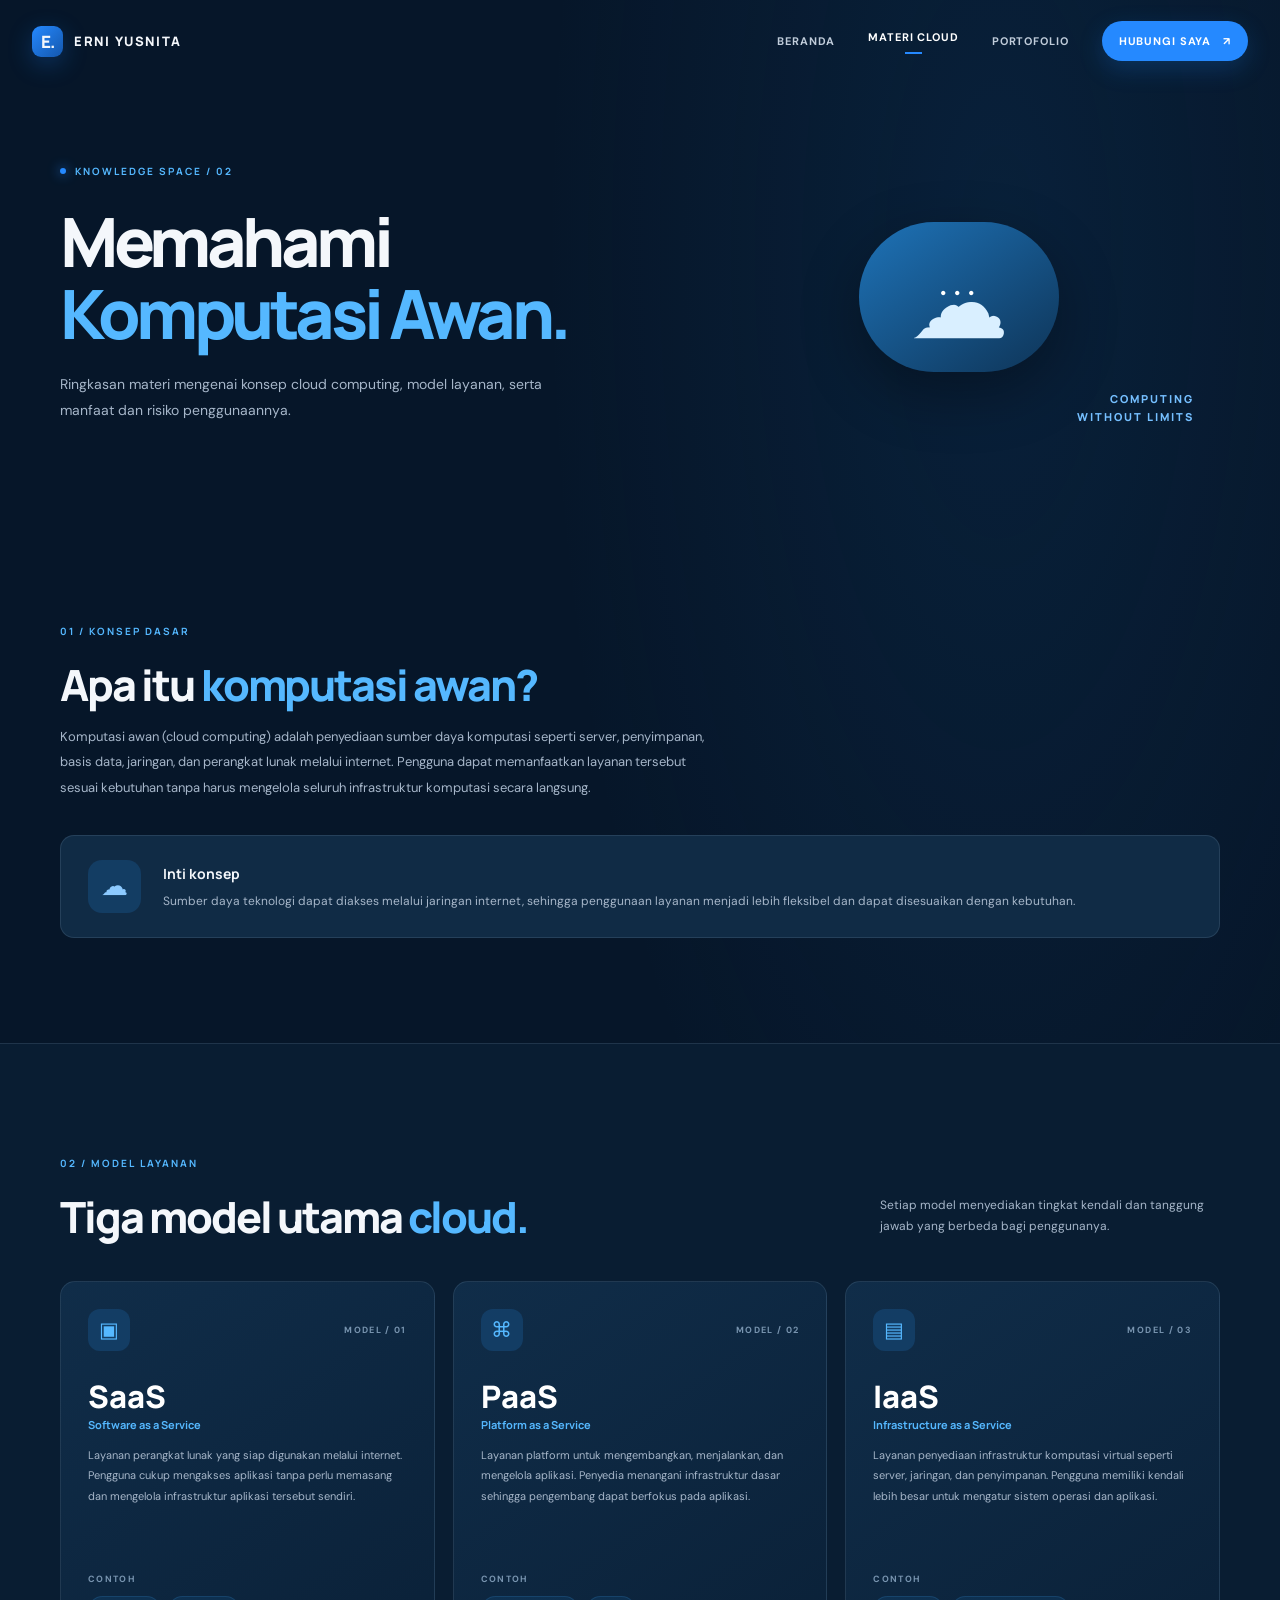
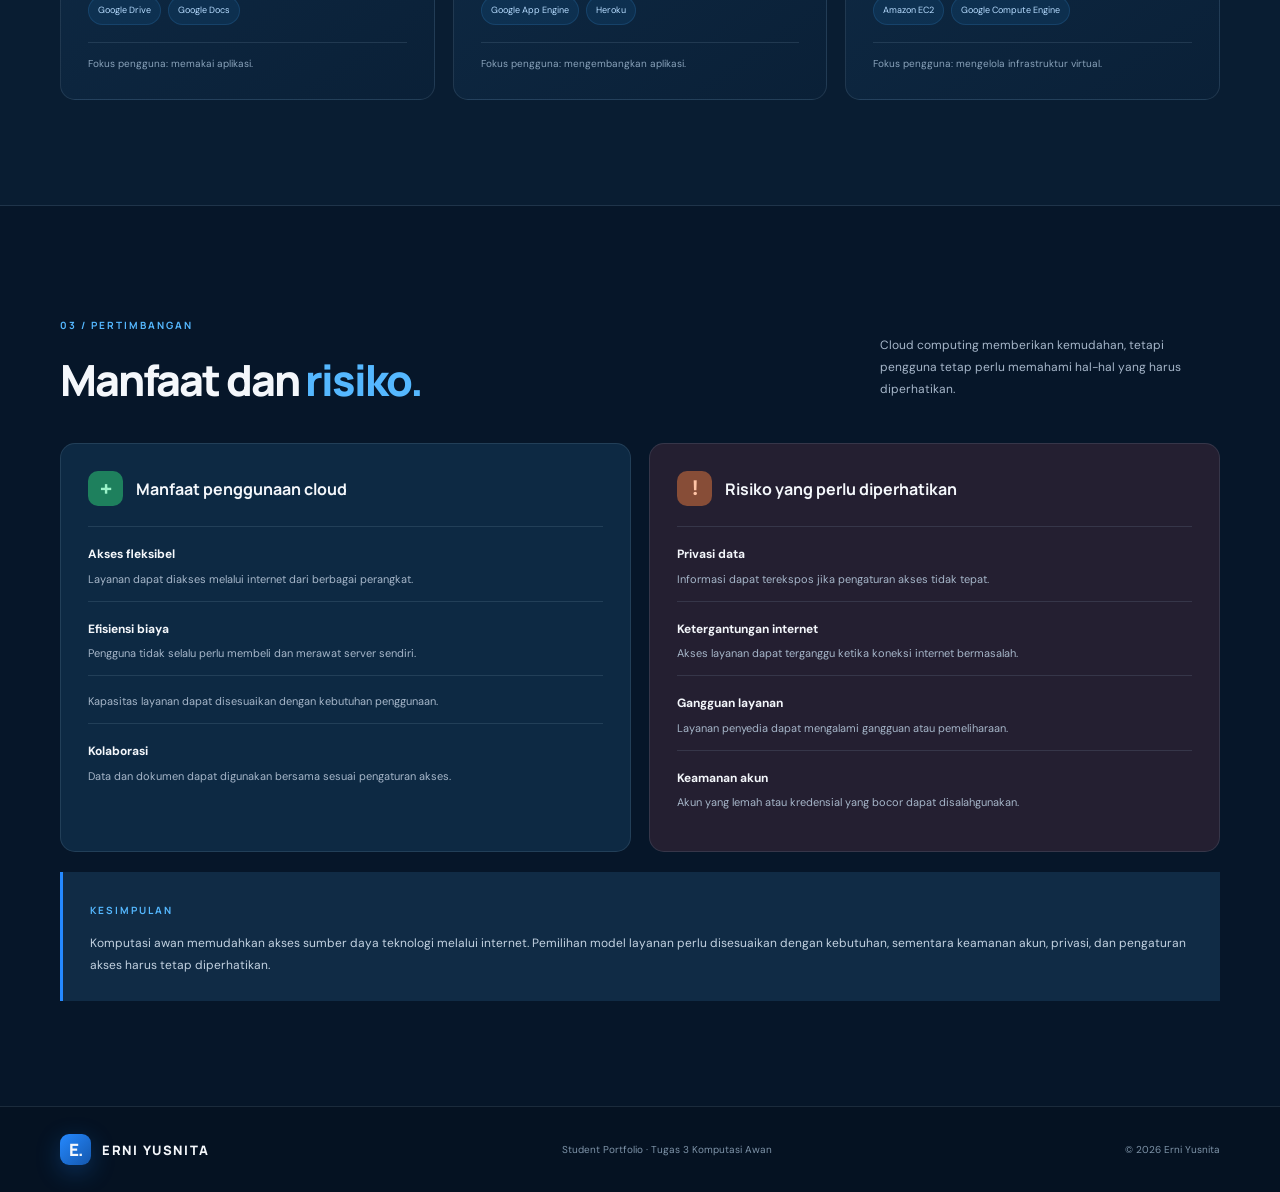
==== materi.html @ 87552756 "Add files via upload" ====
<!DOCTYPE html>
<html lang="id">
<head>
  <meta charset="UTF-8"><meta name="viewport" content="width=device-width, initial-scale=1.0">
  <meta name="description" content="Materi komputasi awan, SaaS, PaaS, IaaS, manfaat, dan risiko.">
  <meta name="theme-color" content="#07182c"><title>Materi Komputasi Awan | Erni Yusnita</title>
  <link rel="preconnect" href="https://fonts.googleapis.com"><link rel="preconnect" href="https://fonts.gstatic.com" crossorigin>
  <link href="https://fonts.googleapis.com/css2?family=DM+Sans:wght@400;500;600;700&family=Manrope:wght@400;500;600;700;800&display=swap" rel="stylesheet"><link rel="stylesheet" href="assets/css/style.css">
</head>
<body><div class="site-shell">
  <header class="topbar"><a class="brand" href="index.html"><span class="brand-mark">E.</span><span>ERNI YUSNITA</span></a><button class="menu-toggle" aria-label="Buka navigasi" aria-expanded="false"><span></span><span></span><span></span></button><nav class="nav-links"><a href="index.html">Beranda</a><a class="active" href="materi.html">Materi Cloud</a><a href="portofolio.html">Portofolio</a><a class="nav-cta" href="portofolio.html#kontak">Hubungi Saya <span>↗</span></a></nav></header>
  <main>
    <section class="page-hero section-wrap"><div class="reveal"><span class="eyebrow"><i></i> KNOWLEDGE SPACE / 02</span><h1>Memahami <span>Komputasi Awan.</span></h1><p>Ringkasan materi mengenai konsep cloud computing, model layanan, serta manfaat dan risiko penggunaannya.</p></div><div class="page-hero-art reveal"><div class="cloud-graphic">☁<span>•••</span></div><div class="graphic-caption">COMPUTING<br>WITHOUT LIMITS</div></div></section>
    <section class="content-section section-wrap section-space">
      <div class="content-intro reveal"><span class="eyebrow">01 / KONSEP DASAR</span><h2>Apa itu <span>komputasi awan?</span></h2><p>Komputasi awan (cloud computing) adalah penyediaan sumber daya komputasi seperti server, penyimpanan, basis data, jaringan, dan perangkat lunak melalui internet. Pengguna dapat memanfaatkan layanan tersebut sesuai kebutuhan tanpa harus mengelola seluruh infrastruktur komputasi secara langsung.</p></div>
      <div class="info-banner reveal"><div class="info-symbol">☁</div><div><strong>Inti konsep</strong><p>Sumber daya teknologi dapat diakses melalui jaringan internet, sehingga penggunaan layanan menjadi lebih fleksibel dan dapat disesuaikan dengan kebutuhan.</p></div></div>
    </section>
    <section class="service-section section-space"><div class="section-wrap"><div class="section-heading reveal"><div><span class="eyebrow">02 / MODEL LAYANAN</span><h2>Tiga model utama <span>cloud.</span></h2></div><p>Setiap model menyediakan tingkat kendali dan tanggung jawab yang berbeda bagi penggunanya.</p></div>
      <div class="service-grid">
        <article class="service-card reveal"><div class="service-top"><span class="service-icon">▣</span><span class="service-code">MODEL / 01</span></div><h3>SaaS</h3><h4>Software as a Service</h4><p>Layanan perangkat lunak yang siap digunakan melalui internet. Pengguna cukup mengakses aplikasi tanpa perlu memasang dan mengelola infrastruktur aplikasi tersebut sendiri.</p><div class="example-label">CONTOH</div><div class="example-chips"><span>Google Drive</span><span>Google Docs</span></div><div class="service-note">Fokus pengguna: memakai aplikasi.</div></article>
        <article class="service-card reveal"><div class="service-top"><span class="service-icon">⌘</span><span class="service-code">MODEL / 02</span></div><h3>PaaS</h3><h4>Platform as a Service</h4><p>Layanan platform untuk mengembangkan, menjalankan, dan mengelola aplikasi. Penyedia menangani infrastruktur dasar sehingga pengembang dapat berfokus pada aplikasi.</p><div class="example-label">CONTOH</div><div class="example-chips"><span>Google App Engine</span><span>Heroku</span></div><div class="service-note">Fokus pengguna: mengembangkan aplikasi.</div></article>
        <article class="service-card reveal"><div class="service-top"><span class="service-icon">▤</span><span class="service-code">MODEL / 03</span></div><h3>IaaS</h3><h4>Infrastructure as a Service</h4><p>Layanan penyediaan infrastruktur komputasi virtual seperti server, jaringan, dan penyimpanan. Pengguna memiliki kendali lebih besar untuk mengatur sistem operasi dan aplikasi.</p><div class="example-label">CONTOH</div><div class="example-chips"><span>Amazon EC2</span><span>Google Compute Engine</span></div><div class="service-note">Fokus pengguna: mengelola infrastruktur virtual.</div></article>
      </div>
    </div></section>
    <section class="content-section section-wrap section-space"><div class="section-heading reveal"><div><span class="eyebrow">03 / PERTIMBANGAN</span><h2>Manfaat dan <span>risiko.</span></h2></div><p>Cloud computing memberikan kemudahan, tetapi pengguna tetap perlu memahami hal-hal yang harus diperhatikan.</p></div>
      <div class="pros-cons"><article class="pros-card reveal"><div class="pros-title"><span>+</span><h3>Manfaat penggunaan cloud</h3></div><ul><li><b>Akses fleksibel</b><p>Layanan dapat diakses melalui internet dari berbagai perangkat.</p></li><li><b>Efisiensi biaya</b><p>Pengguna tidak selalu perlu membeli dan merawat server sendiri.</p></li><li><bSkala kebutuhan</b><p>Kapasitas layanan dapat disesuaikan dengan kebutuhan penggunaan.</p></li><li><b>Kolaborasi</b><p>Data dan dokumen dapat digunakan bersama sesuai pengaturan akses.</p></li></ul></article>
      <article class="cons-card reveal"><div class="pros-title"><span>!</span><h3>Risiko yang perlu diperhatikan</h3></div><ul><li><b>Privasi data</b><p>Informasi dapat terekspos jika pengaturan akses tidak tepat.</p></li><li><b>Ketergantungan internet</b><p>Akses layanan dapat terganggu ketika koneksi internet bermasalah.</p></li><li><b>Gangguan layanan</b><p>Layanan penyedia dapat mengalami gangguan atau pemeliharaan.</p></li><li><b>Keamanan akun</b><p>Akun yang lemah atau kredensial yang bocor dapat disalahgunakan.</p></li></ul></article></div>
      <div class="takeaway reveal"><span class="eyebrow">KESIMPULAN</span><p>Komputasi awan memudahkan akses sumber daya teknologi melalui internet. Pemilihan model layanan perlu disesuaikan dengan kebutuhan, sementara keamanan akun, privasi, dan pengaturan akses harus tetap diperhatikan.</p></div>
    </section>
  </main>
  <footer class="footer"><div class="section-wrap footer-inner"><a class="brand" href="index.html"><span class="brand-mark">E.</span><span>ERNI YUSNITA</span></a><p>Student Portfolio · Tugas 3 Komputasi Awan</p><span>© <span class="year"></span> Erni Yusnita</span></div></footer>
</div><script src="assets/js/main.js"></script></body></html>
---- assets/css/style.css ----
/* ERNI YUSNITA — STUDENT PORTFOLIO
   Version 1.0 | Tugas 3 Komputasi Awan
   Ubah --accent pada :root untuk membuat perubahan visual versi 2. */
:root{--bg:#061629;--bg2:#091e35;--panel:#0d2742;--panel2:#102e4b;--text:#f4f7fb;--muted:#a6b6c9;--accent:#2589ff;--accent2:#55b8ff;--line:rgba(177,205,232,.13);--font:'DM Sans',sans-serif;--display:'Manrope',sans-serif}
*{box-sizing:border-box}html{scroll-behavior:smooth}body{margin:0;background:var(--bg);color:var(--text);font-family:var(--font);line-height:1.65;overflow-x:hidden}a{color:inherit;text-decoration:none}button{font:inherit}.site-shell{overflow:hidden;background:radial-gradient(ellipse at 78% 9%,rgba(24,92,155,.15),transparent 32%),var(--bg)}.section-wrap{width:min(1160px,calc(100% - 64px));margin-inline:auto}.topbar{height:82px;width:min(1240px,calc(100% - 64px));margin:auto;display:flex;align-items:center;justify-content:space-between;position:relative;z-index:20}.brand{display:inline-flex;align-items:center;gap:11px;font:800 13px var(--display);letter-spacing:.12em}.brand-mark{width:31px;height:31px;border-radius:9px;display:grid;place-items:center;background:linear-gradient(135deg,var(--accent),#1457ad);font:800 17px var(--display);letter-spacing:-.08em;box-shadow:0 7px 25px #1678e64d}.nav-links{display:flex;align-items:center;gap:33px}.nav-links>a{font-size:11px;color:#c0ccda;font-weight:700;letter-spacing:.08em;text-transform:uppercase;transition:.25s}.nav-links>a:hover,.nav-links>a.active{color:#fff}.nav-links>a.active:after{content:"";display:block;width:17px;height:2px;background:var(--accent);margin:5px auto 0}.nav-links .nav-cta{background:var(--accent);color:white;padding:11px 17px;border-radius:30px;box-shadow:0 8px 25px #1678e63d}.nav-links .nav-cta:after{display:none}.nav-cta span{padding-left:8px}.menu-toggle{display:none;background:none;border:0;color:white}.hero{min-height:590px;display:grid;grid-template-columns:1.05fr .95fr;align-items:center;padding-top:34px;padding-bottom:65px;position:relative}.hero-copy{max-width:570px;position:relative;z-index:2}.eyebrow{font:700 10px var(--display);letter-spacing:.2em;color:var(--accent2);display:inline-flex;align-items:center;gap:9px}.eyebrow i{width:6px;height:6px;border-radius:50%;background:var(--accent);box-shadow:0 0 12px var(--accent)}.hello{font:700 12px var(--display);letter-spacing:.25em;color:#d2deea;margin:33px 0 5px}.hero h1,.page-hero h1{font:800 clamp(48px,6.1vw,78px)/1.06 var(--display);letter-spacing:-.065em;margin:0}.hero h1 span,.page-hero h1 span,.about-copy h2 span,.section-heading h2 span,.closing-cta h2 span,.contact-inner h2 span,.content-intro h2 span,.link-panel h2 span{color:var(--accent2)}.hero h2{font:700 clamp(20px,2.4vw,29px) var(--display);margin:14px 0;color:#dce8f5}.hero h2 span{color:var(--accent)}.identity-line{display:flex;flex-wrap:wrap;gap:9px;margin:16px 0 0}.identity-line span{font-size:9px;letter-spacing:.1em;color:#9fc4e5;border:1px solid var(--line);border-radius:20px;padding:6px 10px;background:#0c2944}.hero-description{max-width:485px;color:var(--muted);font-size:14px;line-height:1.9;margin:22px 0 27px}.hero-actions{display:flex;gap:13px;flex-wrap:wrap}.button{display:inline-flex;align-items:center;gap:18px;padding:13px 20px;border-radius:30px;font-size:11px;font-weight:700;transition:transform .25s,box-shadow .25s}.button:hover{transform:translateY(-3px)}.button-primary{background:linear-gradient(110deg,var(--accent),#176bd0);box-shadow:0 10px 25px #1479e64a}.button-ghost{border:1px solid var(--line);color:#d5e1ed}.social-proof{display:flex;align-items:center;gap:10px;margin-top:35px;color:#8299b1;font-size:11px}.social-dot{color:var(--accent2);font-size:17px}.hero-visual{height:490px;position:relative;display:grid;place-items:center}.portrait-frame{width:min(330px,75%);height:405px;border:1px solid #83b7e64a;border-radius:150px 150px 24px 24px;background:linear-gradient(155deg,#173d5c,#0b223a 70%);position:relative;overflow:hidden;box-shadow:0 30px 80px #0005;z-index:2}.portrait-frame:before{content:"";position:absolute;inset:15px;border:1px solid #ffffff12;border-radius:140px 140px 18px 18px;z-index:1}.portrait-frame img{position:absolute;width:100%;height:100%;object-fit:cover;inset:0}.portrait-glow{position:absolute;width:240px;height:240px;border-radius:50%;background:#2388ff4a;filter:blur(60px);top:60px;left:50px}.portrait-caption{position:absolute;bottom:23px;left:25px;z-index:3;display:flex;flex-direction:column;text-shadow:0 2px 8px #001}.caption-kicker{font-size:8px;letter-spacing:.2em;color:#b7dfff}.portrait-caption strong{font:700 16px var(--display)}.orbit{position:absolute;border:1px solid #70baff36;border-radius:50%;width:430px;height:430px;transform:rotate(-24deg)}.orbit-two{width:490px;height:350px;transform:rotate(35deg);border-style:dashed;opacity:.6}.visual-tag{position:absolute;z-index:4;top:38px;right:2px;border:1px solid var(--line);border-radius:30px;padding:9px 13px;background:#0a2038;color:#c8d9e9;font-size:9px;letter-spacing:.12em}.pulse{display:inline-block;width:6px;height:6px;background:#50dfad;border-radius:50%;margin-right:8px;box-shadow:0 0 10px #50dfad}.floating-card{position:absolute;z-index:4;display:flex;align-items:center;gap:10px;padding:11px 15px;background:#102b46eF;border:1px solid #83b7e62e;border-radius:12px;box-shadow:0 15px 35px #0004}.floating-card strong,.floating-card small{display:block}.floating-card strong{font:700 11px var(--display)}.floating-card small{font-size:9px;color:var(--muted)}.mini-icon{width:31px;height:31px;border-radius:9px;background:#1b69b4;display:grid;place-items:center;color:white;font-weight:800}.float-code{left:-5px;top:140px}.float-cloud{right:-5px;bottom:83px}.decor-star{position:absolute;color:var(--accent2);font-size:25px}.star-a{top:80px;left:40px}.star-b{bottom:55px;right:38px}.ticker{height:68px;background:#0b2239;border-block:1px solid var(--line);display:flex;align-items:center;overflow:hidden}.ticker-track{display:flex;align-items:center;justify-content:space-around;gap:45px;min-width:100%;white-space:nowrap;animation:marquee 30s linear infinite;font:800 11px var(--display);letter-spacing:.16em;color:#b7c8da}.ticker-track b{color:var(--accent);font-size:16px}@keyframes marquee{to{transform:translateX(-25%)}}.section-space{padding-top:105px;padding-bottom:105px}.about{display:grid;grid-template-columns:.85fr 1.15fr;gap:95px;align-items:center}.about-art{min-height:360px;display:grid;place-items:center;position:relative}.about-card{width:280px;height:335px;border:1px solid #6eaee64a;border-radius:18px;background:linear-gradient(145deg,#173b5b,#0b2037);padding:30px;display:flex;flex-direction:column;justify-content:space-between;box-shadow:0 25px 60px #0004;position:relative;overflow:hidden}.about-card:after{content:"";position:absolute;width:220px;height:220px;border:1px solid #6ebaff3d;border-radius:50%;right:-90px;top:55px;box-shadow:0 0 0 18px #6ebaff0b,0 0 0 38px #6ebaff08}.about-monogram{font:800 80px/.9 var(--display);letter-spacing:-.1em;color:#f5f9ff}.about-monogram span{color:var(--accent2)}.about-card p{font:700 13px/1.7 var(--display);letter-spacing:.18em;color:#d1e4f6}.about-card-line{width:45px;height:3px;background:var(--accent)}.about-card small{font-size:9px;letter-spacing:.2em;color:#8da8c2}.about-stamp{position:absolute;right:5%;bottom:15px;width:100px;height:100px;border:1px dashed #64b4ff99;border-radius:50%;display:grid;place-items:center;text-align:center;font:800 10px/1.5 var(--display);letter-spacing:.15em;color:var(--accent2);transform:rotate(13deg);background:#0a1e32}.about-copy h2,.section-heading h2,.closing-cta h2,.contact-inner h2,.content-intro h2,.link-panel h2{font:800 clamp(30px,3.7vw,43px)/1.2 var(--display);letter-spacing:-.05em;margin:16px 0 20px}.about-copy>p,.content-intro>p{font-size:13px;line-height:1.95;color:var(--muted);max-width:650px}.stats-row{display:flex;gap:38px;margin-top:30px;padding-top:25px;border-top:1px solid var(--line)}.stats-row div{display:flex;flex-direction:column}.stats-row strong{font:800 25px var(--display);color:var(--accent2)}.stats-row span{font-size:10px;color:var(--muted)}.focus-section{background:linear-gradient(180deg,#0a2037,#081a2e);border-block:1px solid var(--line)}.section-heading{display:flex;justify-content:space-between;align-items:end;gap:35px;margin-bottom:38px}.section-heading h2{margin-bottom:0}.section-heading>p{max-width:340px;color:var(--muted);font-size:12px;line-height:1.8;margin:0 0 5px}.focus-grid{display:grid;grid-template-columns:repeat(3,1fr);gap:18px}.focus-card{position:relative;min-height:250px;background:linear-gradient(145deg,#102d49,#0c2239);border:1px solid var(--line);border-radius:15px;padding:27px;transition:.3s}.focus-card:hover,.project-card:hover{transform:translateY(-7px);border-color:#398bd35e;box-shadow:0 20px 40px #0003}.card-number{position:absolute;right:24px;top:23px;font:700 10px var(--display);color:#58738d}.focus-icon{width:46px;height:46px;border-radius:13px;background:#1d69aa3d;color:var(--accent2);display:grid;place-items:center;font-size:23px;margin-bottom:23px}.focus-card h3{font:700 17px var(--display);margin:0 0 9px}.focus-card p{font-size:11px;line-height:1.8;color:var(--muted);min-height:58px}.focus-card>a{font-size:10px;font-weight:700;color:var(--accent2)}.focus-card>a span{margin-left:6px}.closing-cta{display:flex;align-items:center;justify-content:space-between;padding-top:80px;padding-bottom:80px}.closing-cta h2{margin-bottom:0}.round-link{width:60px;height:60px;border:1px solid #4e9fe9;border-radius:50%;display:grid;place-items:center;font-size:25px;background:#1261a52a;transition:.3s}.round-link:hover{background:var(--accent);transform:rotate(45deg)}.footer{border-top:1px solid var(--line);background:#051222}.footer-inner{min-height:85px;display:flex;align-items:center;justify-content:space-between;gap:20px}.footer p,.footer-inner>span{font-size:10px;color:#7f94a9}.page-hero{min-height:430px;display:grid;grid-template-columns:1.1fr .9fr;align-items:center;padding-top:50px;padding-bottom:50px}.page-hero h1{font-size:clamp(43px,5.5vw,68px);max-width:650px;margin:22px 0}.page-hero p{max-width:520px;color:var(--muted);font-size:14px;line-height:1.9}.page-hero-art{height:290px;position:relative;display:grid;place-items:center}.cloud-graphic{width:200px;height:150px;border-radius:90px;background:linear-gradient(145deg,#1e73b8,#0e3457);display:grid;place-items:center;font-size:100px;color:#d9efff;box-shadow:0 20px 60px #0005;position:relative;animation:float 5s ease-in-out infinite}.cloud-graphic span{position:absolute;font-size:18px;letter-spacing:8px;color:#fff;top:57px;left:81px}.graphic-caption{position:absolute;right:5%;bottom:15px;font:800 11px/1.7 var(--display);letter-spacing:.18em;color:#75bfff;text-align:right}.content-intro{max-width:780px}.content-intro h2{margin-bottom:12px}.info-banner{display:flex;gap:22px;align-items:center;margin-top:35px;padding:24px 27px;background:#102b45;border:1px solid var(--line);border-radius:14px}.info-symbol{width:53px;height:53px;flex:0 0 53px;border-radius:14px;background:#1c69ad4a;display:grid;place-items:center;color:#8ccaff;font-size:27px}.info-banner strong{font:700 14px var(--display)}.info-banner p{font-size:12px;color:var(--muted);margin:5px 0 0}.service-section{background:#091d32;border-block:1px solid var(--line)}.service-grid{display:grid;grid-template-columns:repeat(3,1fr);gap:18px}.service-card{padding:27px;background:linear-gradient(145deg,#102d49,#0a2037);border:1px solid var(--line);border-radius:15px;transition:.3s}.service-card:hover{transform:translateY(-5px);border-color:#398bd35e}.service-top{display:flex;align-items:center;justify-content:space-between}.service-icon{width:42px;height:42px;border-radius:12px;background:#1c69ad4a;display:grid;place-items:center;color:var(--accent2);font-size:21px}.service-code,.example-label{font-size:9px;letter-spacing:.15em;color:#7894af;font-weight:700}.service-card h3{font:800 31px var(--display);margin:24px 0 0;color:#fff}.service-card h4{font:700 11px var(--display);color:var(--accent2);margin:0 0 13px}.service-card>p{font-size:11px;line-height:1.85;color:var(--muted);min-height:105px}.example-label{margin-top:22px}.example-chips{display:flex;flex-wrap:wrap;gap:7px;margin-top:9px}.example-chips span,.project-tag{font-size:9px;padding:6px 9px;border-radius:20px;background:#1c69ad2b;color:#b7dcff;border:1px solid #3b8bd333}.service-note{font-size:10px;color:#89a2ba;margin-top:17px;padding-top:13px;border-top:1px solid var(--line)}.pros-cons{display:grid;grid-template-columns:1fr 1fr;gap:18px}.pros-card,.cons-card{border:1px solid var(--line);border-radius:15px;padding:27px;background:#0d2943}.cons-card{background:#241f31}.pros-title{display:flex;align-items:center;gap:13px;margin-bottom:20px}.pros-title>span{width:35px;height:35px;border-radius:10px;background:#1e805d;color:#9bf2c9;display:grid;place-items:center;font-size:21px;font-weight:700}.cons-card .pros-title>span{background:#874d37;color:#ffc4a6}.pros-title h3{font:700 16px var(--display);margin:0}.pros-cons ul{list-style:none;margin:0;padding:0}.pros-cons li{padding:13px 0;border-top:1px solid var(--line)}.pros-cons li b{font-size:12px}.pros-cons li p{margin:3px 0 0;font-size:11px;color:var(--muted)}.takeaway{margin-top:20px;padding:24px 27px;border-left:3px solid var(--accent);background:#102b45}.takeaway p{font-size:12px;color:#c3d2e1;line-height:1.9;margin:9px 0 0}.project-hero-art{height:300px}.stacked-window{width:260px;height:190px;border-radius:12px;background:#eaf3fc;padding:12px;transform:rotate(-7deg);box-shadow:0 25px 60px #0006;position:relative}.browser-bar{height:15px;display:flex;gap:5px;align-items:center}.browser-bar i{width:5px;height:5px;border-radius:50%;background:#90a6bb}.browser-bar span{height:5px;flex:1;margin-left:10px;border-radius:10px;background:#d3e0ed}.window-lines{margin-top:25px;width:100px;height:70px;background:repeating-linear-gradient(to bottom,#bfd1e2 0 5px,transparent 5px 17px)}.window-orb{position:absolute;right:27px;top:52px;width:88px;height:88px;border-radius:50%;background:linear-gradient(135deg,#51b7ff,#1457a2);display:grid;place-items:center;color:white;font-size:40px}.project-grid{display:grid;grid-template-columns:1fr 1fr;gap:22px}.project-card{overflow:hidden;background:#0e2943;border:1px solid var(--line);border-radius:16px;transition:.3s}.project-cover{height:235px;position:relative;overflow:hidden}.cover-one{background:linear-gradient(135deg,#e8dafa,#b8caff);padding:20px}.browser-bar{position:relative}.cover-one .browser-bar span{background:#d2cce0}.cover-content{position:absolute;left:34px;top:68px;color:#13253c}.cover-content small{font-size:8px;letter-spacing:.16em;font-weight:800}.cover-content strong{display:block;font:800 29px/1.15 var(--display);letter-spacing:-.05em;margin-top:12px}.cover-lines{display:flex;gap:5px;margin-top:17px}.cover-lines i{width:37px;height:5px;background:#6d82a7;border-radius:8px}.cover-bubble{position:absolute;right:25px;bottom:22px;width:44px;height:44px;border-radius:50%;background:#1d72bd;color:white;display:grid;place-items:center;font:800 12px var(--display)}.cover-two{background:linear-gradient(135deg,#d7f1ee,#9ac9d5);display:grid;place-items:center}.drive-mark{position:absolute;top:22px;left:26px;font-size:28px;color:#178b80}.drive-folder{display:flex;gap:12px;transform:rotate(-8deg)}.drive-folder span{width:68px;height:83px;border-radius:9px;background:#f7fcff;box-shadow:0 15px 30px #315d6b4a;display:grid;place-items:center;color:#58a5ad;font-size:30px}.drive-folder span:nth-child(2){transform:translateY(-17px)}.drive-caption{position:absolute;bottom:20px;left:25px;font-size:9px;letter-spacing:.18em;color:#326a75;font-weight:800}.project-body{padding:23px}.project-meta{display:flex;justify-content:space-between;font-size:9px;letter-spacing:.13em;color:var(--accent2);font-weight:700}.project-body h3{font:700 18px var(--display);margin:13px 0 8px}.project-body>p{font-size:11px;line-height:1.85;color:var(--muted);min-height:80px}.project-footer{display:flex;justify-content:space-between;align-items:center;margin-top:18px;padding-top:15px;border-top:1px solid var(--line)}.text-link{font-size:10px;font-weight:700;color:var(--accent2)}.link-panel{margin-top:75px;padding:35px;background:#0c2741;border:1px solid var(--line);border-radius:17px;display:grid;grid-template-columns:.85fr 1.15fr;gap:45px;align-items:center}.link-panel h2{font-size:30px;margin:12px 0}.link-panel p{font-size:11px;line-height:1.85;color:var(--muted)}.link-list>a{display:flex;align-items:center;gap:15px;padding:16px 0;border-bottom:1px solid var(--line)}.link-index{width:35px;height:35px;display:grid;place-items:center;border-radius:10px;background:#1a5b91;color:#b9ddff;font:700 11px var(--display)}.link-list b,.link-list small{display:block}.link-list b{font:700 12px var(--display)}.link-list small{font-size:10px;color:#8ca2b7;margin-top:3px}.link-arrow{margin-left:auto;color:var(--accent2);font-size:18px}.contact-section{background:linear-gradient(110deg,#0c2a48,#0a1d32);border-block:1px solid var(--line)}.contact-inner{display:flex;align-items:center;justify-content:space-between;gap:30px}.contact-inner h2{margin:13px 0}.contact-inner p{color:var(--muted);font-size:12px}.reveal{opacity:0;transform:translateY(22px);transition:opacity .7s ease,transform .7s ease}.reveal.visible{opacity:1;transform:translateY(0)}@keyframes float{0%,100%{transform:translateY(0)}50%{transform:translateY(-12px)}}@media(max-width:850px){.hero{grid-template-columns:1fr 1fr;min-height:530px}.hero-visual{transform:scale(.88)}.about{gap:45px}.section-heading{align-items:start;flex-direction:column;gap:12px}.section-heading>p{max-width:550px}.page-hero{min-height:370px}.link-panel{grid-template-columns:1fr;gap:15px}}@media(max-width:650px){.section-wrap,.topbar{width:calc(100% - 38px)}.topbar{height:70px}.menu-toggle{display:flex;flex-direction:column;gap:5px;padding:8px}.menu-toggle span{width:22px;height:2px;background:white;border-radius:2px}.nav-links{display:none;position:absolute;top:62px;left:0;right:0;padding:18px;background:#0c2741;border:1px solid var(--line);border-radius:14px;flex-direction:column;align-items:stretch;gap:17px;box-shadow:0 20px 40px #0006}.nav-links.open{display:flex}.nav-links>a.active:after{display:none}.nav-links .nav-cta{text-align:center}.hero{grid-template-columns:1fr;padding-top:55px;padding-bottom:40px}.hero h1{font-size:55px}.hero-visual{height:390px;transform:none;margin-top:10px}.portrait-frame{height:340px;width:260px}.orbit{width:340px;height:340px}.orbit-two{width:370px;height:290px}.float-code{left:0;top:100px}.float-cloud{right:0;bottom:50px}.visual-tag{right:0;top:20px}.ticker{height:57px}.ticker-track{gap:25px;font-size:9px}.section-space{padding-top:72px;padding-bottom:72px}.about{grid-template-columns:1fr;gap:30px}.about-art{min-height:330px}.about-card{height:300px}.about-copy h2,.section-heading h2,.closing-cta h2,.contact-inner h2,.content-intro h2{font-size:32px}.stats-row{gap:20px;justify-content:space-between}.stats-row strong{font-size:22px}.focus-grid,.service-grid,.pros-cons,.project-grid{grid-template-columns:1fr}.focus-card{min-height:220px}.closing-cta{padding-top:65px;padding-bottom:65px}.footer-inner{padding:22px 0;flex-direction:column;align-items:flex-start;gap:9px}.page-hero{grid-template-columns:1fr;padding-top:55px;padding-bottom:25px}.page-hero h1{font-size:46px}.page-hero-art{height:220px}.cloud-graphic{width:160px;height:120px;font-size:78px}.cloud-graphic span{top:45px;left:65px}.service-card>p{min-height:0}.project-cover{height:205px}.project-body>p{min-height:0}.link-panel{padding:24px}.contact-inner{align-items:flex-start;flex-direction:column}.contact-inner h2{font-size:30px}}@media(prefers-reduced-motion:reduce){*,*::before,*::after{scroll-behavior:auto!important;animation-duration:.01ms!important;animation-iteration-count:1!important;transition-duration:.01ms!important}.reveal{opacity:1;transform:none}}
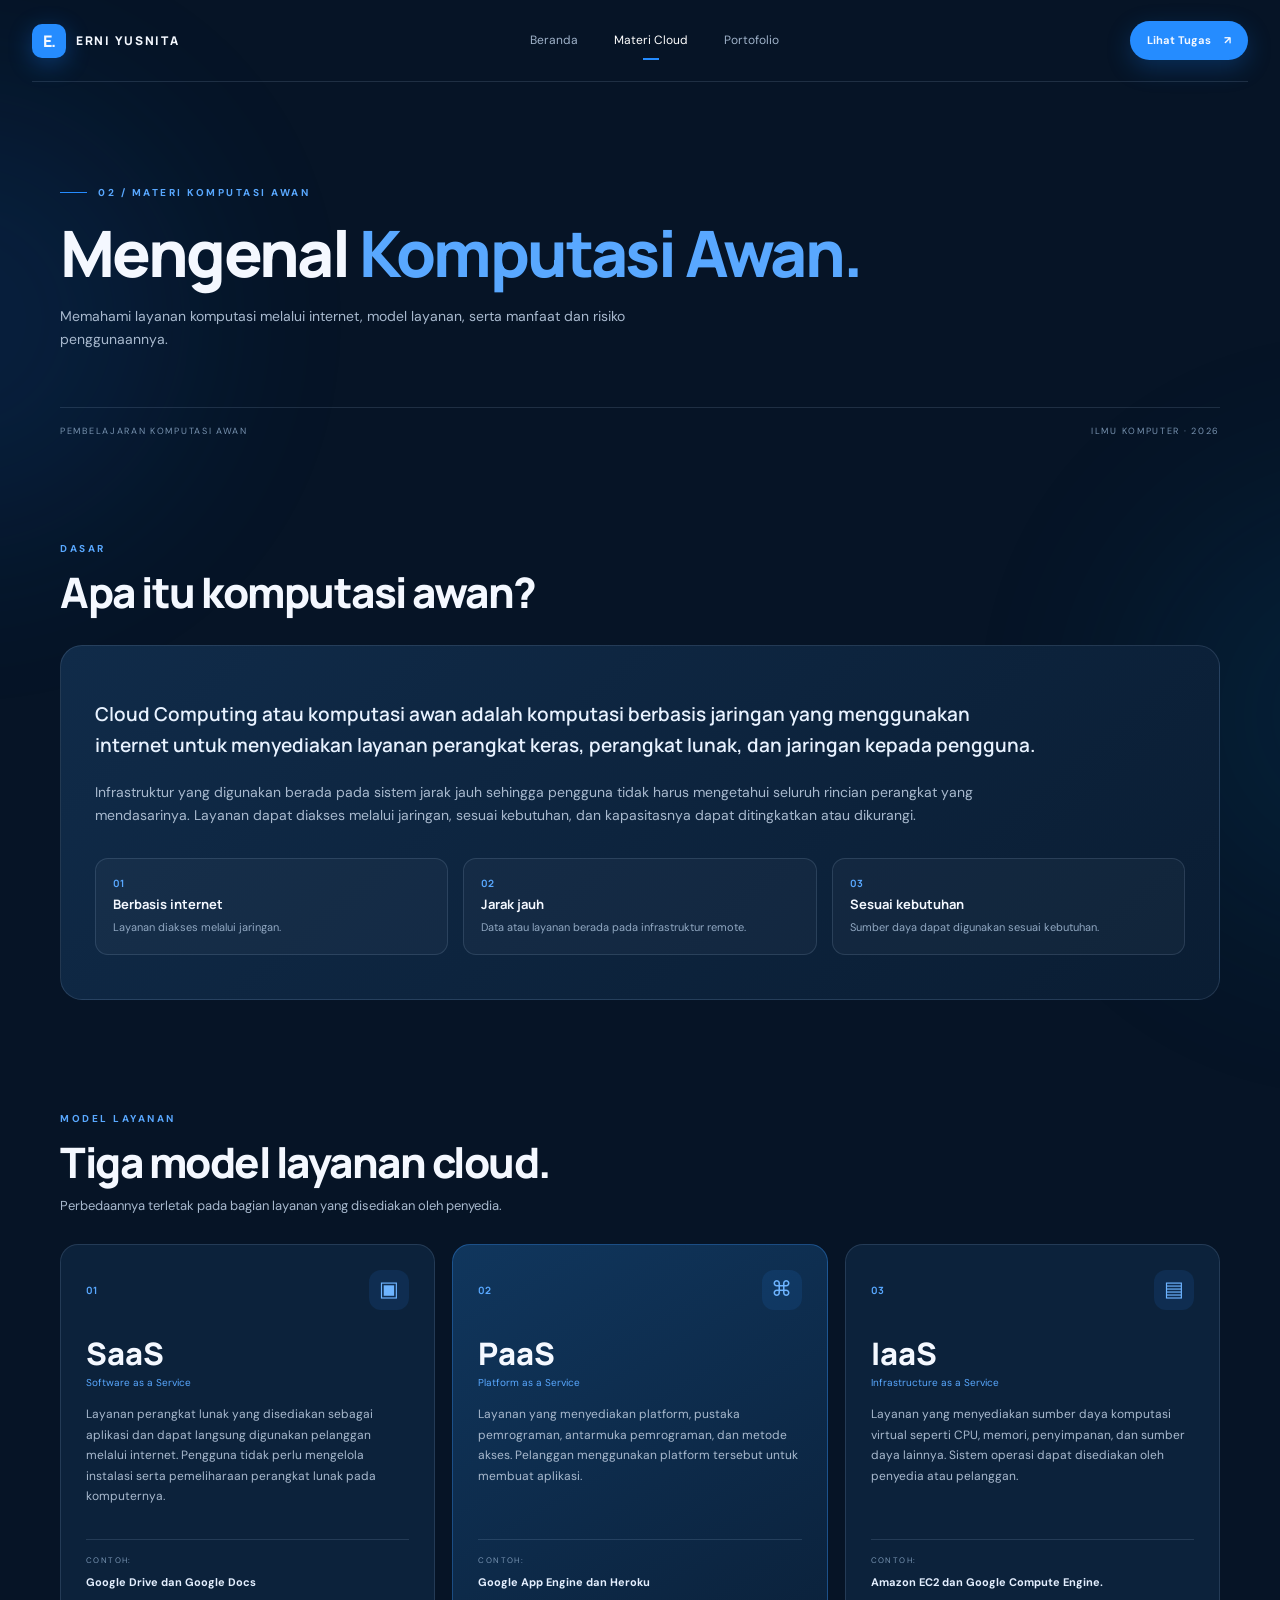
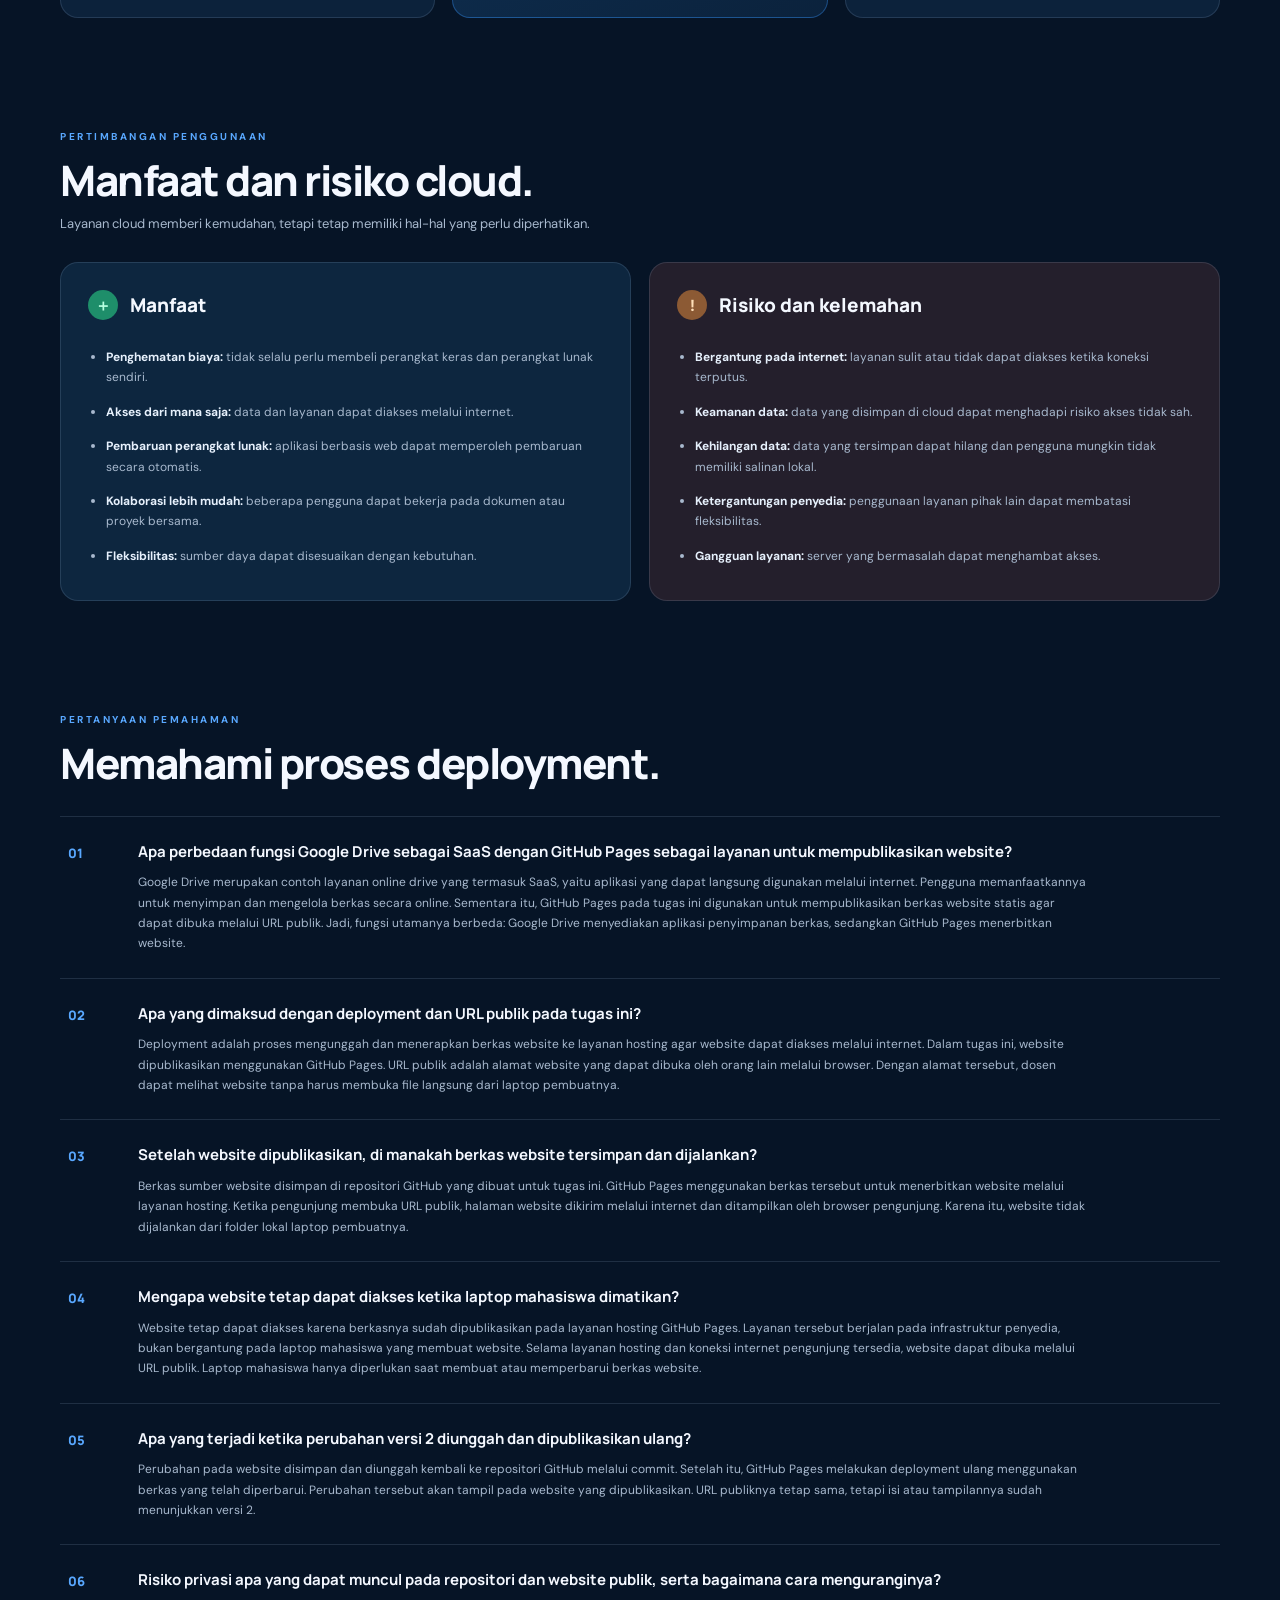
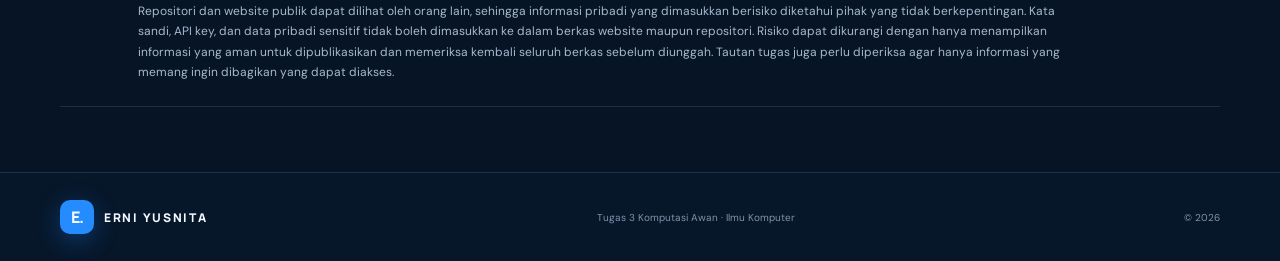
==== commit 72a446d0: "Add files via upload" ====
--- a/materi.html
+++ b/materi.html
@@ -1,32 +1,66 @@
-<!DOCTYPE html>
-<html lang="id">
 <head>
   <meta charset="UTF-8"><meta name="viewport" content="width=device-width, initial-scale=1.0">
-  <meta name="description" content="Materi komputasi awan, SaaS, PaaS, IaaS, manfaat, dan risiko.">
-  <meta name="theme-color" content="#07182c"><title>Materi Komputasi Awan | Erni Yusnita</title>
+  <meta name="description" content="Materi komputasi awan, model layanan, manfaat, dan risiko.">
+  <title>Materi Komputasi Awan | Erni Yusnita</title>
   <link rel="preconnect" href="https://fonts.googleapis.com"><link rel="preconnect" href="https://fonts.gstatic.com" crossorigin>
-  <link href="https://fonts.googleapis.com/css2?family=DM+Sans:wght@400;500;600;700&family=Manrope:wght@400;500;600;700;800&display=swap" rel="stylesheet"><link rel="stylesheet" href="assets/css/style.css">
+  <link href="https://fonts.googleapis.com/css2?family=DM+Sans:wght@400;500;600;700&family=Manrope:wght@400;500;600;700;800&display=swap" rel="stylesheet">
+  <link rel="stylesheet" href="assets/css/style.css">
 </head>
-<body><div class="site-shell">
-  <header class="topbar"><a class="brand" href="index.html"><span class="brand-mark">E.</span><span>ERNI YUSNITA</span></a><button class="menu-toggle" aria-label="Buka navigasi" aria-expanded="false"><span></span><span></span><span></span></button><nav class="nav-links"><a href="index.html">Beranda</a><a class="active" href="materi.html">Materi Cloud</a><a href="portofolio.html">Portofolio</a><a class="nav-cta" href="portofolio.html#kontak">Hubungi Saya <span>↗</span></a></nav></header>
+<body>
+  <div class="page-glow glow-one"></div><div class="page-glow glow-two"></div>
+  <header class="site-header">
+    <a class="brand" href="index.html"><span class="brand-mark">E.</span><span>ERNI YUSNITA</span></a>
+    <button class="menu-toggle" aria-label="Buka navigasi" aria-expanded="false"><span></span><span></span><span></span></button>
+    <nav class="nav-links" aria-label="Navigasi utama"><a href="index.html">Beranda</a><a class="active" href="materi.html">Materi Cloud</a><a href="portofolio.html">Portofolio</a></nav>
+    <a class="header-cta" href="portofolio.html">Lihat Tugas <span>↗</span></a>
+  </header>
   <main>
-    <section class="page-hero section-wrap"><div class="reveal"><span class="eyebrow"><i></i> KNOWLEDGE SPACE / 02</span><h1>Memahami <span>Komputasi Awan.</span></h1><p>Ringkasan materi mengenai konsep cloud computing, model layanan, serta manfaat dan risiko penggunaannya.</p></div><div class="page-hero-art reveal"><div class="cloud-graphic">☁<span>•••</span></div><div class="graphic-caption">COMPUTING<br>WITHOUT LIMITS</div></div></section>
-    <section class="content-section section-wrap section-space">
-      <div class="content-intro reveal"><span class="eyebrow">01 / KONSEP DASAR</span><h2>Apa itu <span>komputasi awan?</span></h2><p>Komputasi awan (cloud computing) adalah penyediaan sumber daya komputasi seperti server, penyimpanan, basis data, jaringan, dan perangkat lunak melalui internet. Pengguna dapat memanfaatkan layanan tersebut sesuai kebutuhan tanpa harus mengelola seluruh infrastruktur komputasi secara langsung.</p></div>
-      <div class="info-banner reveal"><div class="info-symbol">☁</div><div><strong>Inti konsep</strong><p>Sumber daya teknologi dapat diakses melalui jaringan internet, sehingga penggunaan layanan menjadi lebih fleksibel dan dapat disesuaikan dengan kebutuhan.</p></div></div>
+    <section class="page-hero section-wrap reveal">
+      <p class="eyebrow"><span class="eyebrow-line"></span> 02 / MATERI KOMPUTASI AWAN</p>
+      <h1>Mengenal <span>Komputasi Awan.</span></h1>
+      <p>Memahami layanan komputasi melalui internet, model layanan, serta manfaat dan risiko penggunaannya.</p>
+      <div class="page-hero-line"><span>PEMBELAJARAN KOMPUTASI AWAN</span><span>ILMU KOMPUTER · 2026</span></div>
     </section>
-    <section class="service-section section-space"><div class="section-wrap"><div class="section-heading reveal"><div><span class="eyebrow">02 / MODEL LAYANAN</span><h2>Tiga model utama <span>cloud.</span></h2></div><p>Setiap model menyediakan tingkat kendali dan tanggung jawab yang berbeda bagi penggunanya.</p></div>
+
+    <section class="content-section section-wrap reveal">
+      <div class="section-heading"><p class="eyebrow">DASAR</p><h2>Apa itu komputasi awan?</h2></div>
+      <div class="content-panel">
+        <p class="lead-text">Cloud Computing atau komputasi awan adalah komputasi berbasis jaringan yang menggunakan internet untuk menyediakan layanan perangkat keras, perangkat lunak, dan jaringan kepada pengguna.</p>
+        <p>Infrastruktur yang digunakan berada pada sistem jarak jauh sehingga pengguna tidak harus mengetahui seluruh rincian perangkat yang mendasarinya. Layanan dapat diakses melalui jaringan, sesuai kebutuhan, dan kapasitasnya dapat ditingkatkan atau dikurangi.</p>
+        <div class="fact-row"><div><span class="fact-number">01</span><strong>Berbasis internet</strong><small>Layanan diakses melalui jaringan.</small></div><div><span class="fact-number">02</span><strong>Jarak jauh</strong><small>Data atau layanan berada pada infrastruktur remote.</small></div><div><span class="fact-number">03</span><strong>Sesuai kebutuhan</strong><small>Sumber daya dapat digunakan sesuai kebutuhan.</small></div></div>
+      </div>
+    </section>
+
+    <section class="content-section section-wrap reveal">
+      <div class="section-heading"><p class="eyebrow">MODEL LAYANAN</p><h2>Tiga model layanan cloud.</h2><p class="section-subtitle">Perbedaannya terletak pada bagian layanan yang disediakan oleh penyedia.</p></div>
       <div class="service-grid">
-        <article class="service-card reveal"><div class="service-top"><span class="service-icon">▣</span><span class="service-code">MODEL / 01</span></div><h3>SaaS</h3><h4>Software as a Service</h4><p>Layanan perangkat lunak yang siap digunakan melalui internet. Pengguna cukup mengakses aplikasi tanpa perlu memasang dan mengelola infrastruktur aplikasi tersebut sendiri.</p><div class="example-label">CONTOH</div><div class="example-chips"><span>Google Drive</span><span>Google Docs</span></div><div class="service-note">Fokus pengguna: memakai aplikasi.</div></article>
-        <article class="service-card reveal"><div class="service-top"><span class="service-icon">⌘</span><span class="service-code">MODEL / 02</span></div><h3>PaaS</h3><h4>Platform as a Service</h4><p>Layanan platform untuk mengembangkan, menjalankan, dan mengelola aplikasi. Penyedia menangani infrastruktur dasar sehingga pengembang dapat berfokus pada aplikasi.</p><div class="example-label">CONTOH</div><div class="example-chips"><span>Google App Engine</span><span>Heroku</span></div><div class="service-note">Fokus pengguna: mengembangkan aplikasi.</div></article>
-        <article class="service-card reveal"><div class="service-top"><span class="service-icon">▤</span><span class="service-code">MODEL / 03</span></div><h3>IaaS</h3><h4>Infrastructure as a Service</h4><p>Layanan penyediaan infrastruktur komputasi virtual seperti server, jaringan, dan penyimpanan. Pengguna memiliki kendali lebih besar untuk mengatur sistem operasi dan aplikasi.</p><div class="example-label">CONTOH</div><div class="example-chips"><span>Amazon EC2</span><span>Google Compute Engine</span></div><div class="service-note">Fokus pengguna: mengelola infrastruktur virtual.</div></article>
+        <article class="service-card"><div class="service-top"><span class="service-index">01</span><span class="service-symbol">▣</span></div><h3>SaaS</h3><p class="service-full">Software as a Service</p><p>Layanan perangkat lunak yang disediakan sebagai aplikasi dan dapat langsung digunakan pelanggan melalui internet. Pengguna tidak perlu mengelola instalasi serta pemeliharaan perangkat lunak pada komputernya.</p><div class="example-box"><span>CONTOH:</span><strong>Google Drive dan Google Docs</strong></div></article>
+        <article class="service-card featured"><div class="service-top"><span class="service-index">02</span><span class="service-symbol">⌘</span></div><h3>PaaS</h3><p class="service-full">Platform as a Service</p><p>Layanan yang menyediakan platform, pustaka pemrograman, antarmuka pemrograman, dan metode akses. Pelanggan menggunakan platform tersebut untuk membuat aplikasi.</p><div class="example-box"><span>CONTOH:</span><strong>Google App Engine dan Heroku</strong></div></article>
+        <article class="service-card"><div class="service-top"><span class="service-index">03</span><span class="service-symbol">▤</span></div><h3>IaaS</h3><p class="service-full">Infrastructure as a Service</p><p>Layanan yang menyediakan sumber daya komputasi virtual seperti CPU, memori, penyimpanan, dan sumber daya lainnya. Sistem operasi dapat disediakan oleh penyedia atau pelanggan.</p><div class="example-box"><span>CONTOH:</span><strong>Amazon EC2 dan Google Compute Engine.</strong></div></article>
       </div>
-    </div></section>
-    <section class="content-section section-wrap section-space"><div class="section-heading reveal"><div><span class="eyebrow">03 / PERTIMBANGAN</span><h2>Manfaat dan <span>risiko.</span></h2></div><p>Cloud computing memberikan kemudahan, tetapi pengguna tetap perlu memahami hal-hal yang harus diperhatikan.</p></div>
-      <div class="pros-cons"><article class="pros-card reveal"><div class="pros-title"><span>+</span><h3>Manfaat penggunaan cloud</h3></div><ul><li><b>Akses fleksibel</b><p>Layanan dapat diakses melalui internet dari berbagai perangkat.</p></li><li><b>Efisiensi biaya</b><p>Pengguna tidak selalu perlu membeli dan merawat server sendiri.</p></li><li><bSkala kebutuhan</b><p>Kapasitas layanan dapat disesuaikan dengan kebutuhan penggunaan.</p></li><li><b>Kolaborasi</b><p>Data dan dokumen dapat digunakan bersama sesuai pengaturan akses.</p></li></ul></article>
-      <article class="cons-card reveal"><div class="pros-title"><span>!</span><h3>Risiko yang perlu diperhatikan</h3></div><ul><li><b>Privasi data</b><p>Informasi dapat terekspos jika pengaturan akses tidak tepat.</p></li><li><b>Ketergantungan internet</b><p>Akses layanan dapat terganggu ketika koneksi internet bermasalah.</p></li><li><b>Gangguan layanan</b><p>Layanan penyedia dapat mengalami gangguan atau pemeliharaan.</p></li><li><b>Keamanan akun</b><p>Akun yang lemah atau kredensial yang bocor dapat disalahgunakan.</p></li></ul></article></div>
-      <div class="takeaway reveal"><span class="eyebrow">KESIMPULAN</span><p>Komputasi awan memudahkan akses sumber daya teknologi melalui internet. Pemilihan model layanan perlu disesuaikan dengan kebutuhan, sementara keamanan akun, privasi, dan pengaturan akses harus tetap diperhatikan.</p></div>
+    </section>
+
+    <section class="content-section section-wrap reveal">
+      <div class="section-heading"><p class="eyebrow">PERTIMBANGAN PENGGUNAAN</p><h2>Manfaat dan risiko cloud.</h2><p class="section-subtitle">Layanan cloud memberi kemudahan, tetapi tetap memiliki hal-hal yang perlu diperhatikan.</p></div>
+      <div class="pros-cons">
+        <article class="pros-card"><div class="pros-title"><span class="round-icon">＋</span><h3>Manfaat</h3></div><ul><li><strong>Penghematan biaya:</strong> tidak selalu perlu membeli perangkat keras dan perangkat lunak sendiri.</li><li><strong>Akses dari mana saja:</strong> data dan layanan dapat diakses melalui internet.</li><li><strong>Pembaruan perangkat lunak:</strong> aplikasi berbasis web dapat memperoleh pembaruan secara otomatis.</li><li><strong>Kolaborasi lebih mudah:</strong> beberapa pengguna dapat bekerja pada dokumen atau proyek bersama.</li><li><strong>Fleksibilitas:</strong> sumber daya dapat disesuaikan dengan kebutuhan.</li></ul></article>
+        <article class="cons-card"><div class="pros-title"><span class="round-icon warning">!</span><h3>Risiko dan kelemahan</h3></div><ul><li><strong>Bergantung pada internet:</strong> layanan sulit atau tidak dapat diakses ketika koneksi terputus.</li><li><strong>Keamanan data:</strong> data yang disimpan di cloud dapat menghadapi risiko akses tidak sah.</li><li><strong>Kehilangan data:</strong> data yang tersimpan dapat hilang dan pengguna mungkin tidak memiliki salinan lokal.</li><li><strong>Ketergantungan penyedia:</strong> penggunaan layanan pihak lain dapat membatasi fleksibilitas.</li><li><strong>Gangguan layanan:</strong> server yang bermasalah dapat menghambat akses.</li></ul></article>
+      </div>
+    </section>
+
+    <section class="content-section section-wrap reveal">
+      <div class="section-heading"><p class="eyebrow">PERTANYAAN PEMAHAMAN</p><h2>Memahami proses deployment.</h2></div>
+      <div class="qa-list">
+        <article class="qa-item"><span>01</span><div><h3>Apa perbedaan fungsi Google Drive sebagai SaaS dengan GitHub Pages sebagai layanan untuk mempublikasikan website?</h3><p>Google Drive merupakan contoh layanan online drive yang termasuk SaaS, yaitu aplikasi yang dapat langsung digunakan melalui internet. Pengguna memanfaatkannya untuk menyimpan dan mengelola berkas secara online. Sementara itu, GitHub Pages pada tugas ini digunakan untuk mempublikasikan berkas website statis agar dapat dibuka melalui URL publik. Jadi, fungsi utamanya berbeda: Google Drive menyediakan aplikasi penyimpanan berkas, sedangkan GitHub Pages menerbitkan website.</p></div></article>
+        <article class="qa-item"><span>02</span><div><h3>Apa yang dimaksud dengan deployment dan URL publik pada tugas ini?</h3><p>Deployment adalah proses mengunggah dan menerapkan berkas website ke layanan hosting agar website dapat diakses melalui internet. Dalam tugas ini, website dipublikasikan menggunakan GitHub Pages. URL publik adalah alamat website yang dapat dibuka oleh orang lain melalui browser. Dengan alamat tersebut, dosen dapat melihat website tanpa harus membuka file langsung dari laptop pembuatnya.</p></div></article>
+        <article class="qa-item"><span>03</span><div><h3>Setelah website dipublikasikan, di manakah berkas website tersimpan dan dijalankan?</h3><p>Berkas sumber website disimpan di repositori GitHub yang dibuat untuk tugas ini. GitHub Pages menggunakan berkas tersebut untuk menerbitkan website melalui layanan hosting. Ketika pengunjung membuka URL publik, halaman website dikirim melalui internet dan ditampilkan oleh browser pengunjung. Karena itu, website tidak dijalankan dari folder lokal laptop pembuatnya.</p></div></article>
+        <article class="qa-item"><span>04</span><div><h3>Mengapa website tetap dapat diakses ketika laptop mahasiswa dimatikan?</h3><p>Website tetap dapat diakses karena berkasnya sudah dipublikasikan pada layanan hosting GitHub Pages. Layanan tersebut berjalan pada infrastruktur penyedia, bukan bergantung pada laptop mahasiswa yang membuat website. Selama layanan hosting dan koneksi internet pengunjung tersedia, website dapat dibuka melalui URL publik. Laptop mahasiswa hanya diperlukan saat membuat atau memperbarui berkas website.</p></div></article>
+        <article class="qa-item"><span>05</span><div><h3>Apa yang terjadi ketika perubahan versi 2 diunggah dan dipublikasikan ulang?</h3><p>Perubahan pada website disimpan dan diunggah kembali ke repositori GitHub melalui commit. Setelah itu, GitHub Pages melakukan deployment ulang menggunakan berkas yang telah diperbarui. Perubahan tersebut akan tampil pada website yang dipublikasikan. URL publiknya tetap sama, tetapi isi atau tampilannya sudah menunjukkan versi 2.</p></div></article>
+        <article class="qa-item"><span>06</span><div><h3>Risiko privasi apa yang dapat muncul pada repositori dan website publik, serta bagaimana cara menguranginya?</h3><p>Repositori dan website publik dapat dilihat oleh orang lain, sehingga informasi pribadi yang dimasukkan berisiko diketahui pihak yang tidak berkepentingan. Kata sandi, API key, dan data pribadi sensitif tidak boleh dimasukkan ke dalam berkas website maupun repositori. Risiko dapat dikurangi dengan hanya menampilkan informasi yang aman untuk dipublikasikan dan memeriksa kembali seluruh berkas sebelum diunggah. Tautan tugas juga perlu diperiksa agar hanya informasi yang memang ingin dibagikan yang dapat diakses.</p></div></article>
+      </div>
     </section>
   </main>
-  <footer class="footer"><div class="section-wrap footer-inner"><a class="brand" href="index.html"><span class="brand-mark">E.</span><span>ERNI YUSNITA</span></a><p>Student Portfolio · Tugas 3 Komputasi Awan</p><span>© <span class="year"></span> Erni Yusnita</span></div></footer>
-</div><script src="assets/js/main.js"></script></body></html>+  <footer class="site-footer"><div class="section-wrap footer-inner"><a class="brand" href="index.html"><span class="brand-mark">E.</span><span>ERNI YUSNITA</span></a><p>Tugas 3 Komputasi Awan · Ilmu Komputer</p><span>© 2026</span></div></footer>
+  <script src="assets/js/main.js"></script>
+</body>
+</html>
--- a/assets/css/style.css
+++ b/assets/css/style.css
@@ -1,5 +1,1276 @@
-/* ERNI YUSNITA — STUDENT PORTFOLIO
-   Version 1.0 | Tugas 3 Komputasi Awan
-   Ubah --accent pada :root untuk membuat perubahan visual versi 2. */
-:root{--bg:#061629;--bg2:#091e35;--panel:#0d2742;--panel2:#102e4b;--text:#f4f7fb;--muted:#a6b6c9;--accent:#2589ff;--accent2:#55b8ff;--line:rgba(177,205,232,.13);--font:'DM Sans',sans-serif;--display:'Manrope',sans-serif}
-*{box-sizing:border-box}html{scroll-behavior:smooth}body{margin:0;background:var(--bg);color:var(--text);font-family:var(--font);line-height:1.65;overflow-x:hidden}a{color:inherit;text-decoration:none}button{font:inherit}.site-shell{overflow:hidden;background:radial-gradient(ellipse at 78% 9%,rgba(24,92,155,.15),transparent 32%),var(--bg)}.section-wrap{width:min(1160px,calc(100% - 64px));margin-inline:auto}.topbar{height:82px;width:min(1240px,calc(100% - 64px));margin:auto;display:flex;align-items:center;justify-content:space-between;position:relative;z-index:20}.brand{display:inline-flex;align-items:center;gap:11px;font:800 13px var(--display);letter-spacing:.12em}.brand-mark{width:31px;height:31px;border-radius:9px;display:grid;place-items:center;background:linear-gradient(135deg,var(--accent),#1457ad);font:800 17px var(--display);letter-spacing:-.08em;box-shadow:0 7px 25px #1678e64d}.nav-links{display:flex;align-items:center;gap:33px}.nav-links>a{font-size:11px;color:#c0ccda;font-weight:700;letter-spacing:.08em;text-transform:uppercase;transition:.25s}.nav-links>a:hover,.nav-links>a.active{color:#fff}.nav-links>a.active:after{content:"";display:block;width:17px;height:2px;background:var(--accent);margin:5px auto 0}.nav-links .nav-cta{background:var(--accent);color:white;padding:11px 17px;border-radius:30px;box-shadow:0 8px 25px #1678e63d}.nav-links .nav-cta:after{display:none}.nav-cta span{padding-left:8px}.menu-toggle{display:none;background:none;border:0;color:white}.hero{min-height:590px;display:grid;grid-template-columns:1.05fr .95fr;align-items:center;padding-top:34px;padding-bottom:65px;position:relative}.hero-copy{max-width:570px;position:relative;z-index:2}.eyebrow{font:700 10px var(--display);letter-spacing:.2em;color:var(--accent2);display:inline-flex;align-items:center;gap:9px}.eyebrow i{width:6px;height:6px;border-radius:50%;background:var(--accent);box-shadow:0 0 12px var(--accent)}.hello{font:700 12px var(--display);letter-spacing:.25em;color:#d2deea;margin:33px 0 5px}.hero h1,.page-hero h1{font:800 clamp(48px,6.1vw,78px)/1.06 var(--display);letter-spacing:-.065em;margin:0}.hero h1 span,.page-hero h1 span,.about-copy h2 span,.section-heading h2 span,.closing-cta h2 span,.contact-inner h2 span,.content-intro h2 span,.link-panel h2 span{color:var(--accent2)}.hero h2{font:700 clamp(20px,2.4vw,29px) var(--display);margin:14px 0;color:#dce8f5}.hero h2 span{color:var(--accent)}.identity-line{display:flex;flex-wrap:wrap;gap:9px;margin:16px 0 0}.identity-line span{font-size:9px;letter-spacing:.1em;color:#9fc4e5;border:1px solid var(--line);border-radius:20px;padding:6px 10px;background:#0c2944}.hero-description{max-width:485px;color:var(--muted);font-size:14px;line-height:1.9;margin:22px 0 27px}.hero-actions{display:flex;gap:13px;flex-wrap:wrap}.button{display:inline-flex;align-items:center;gap:18px;padding:13px 20px;border-radius:30px;font-size:11px;font-weight:700;transition:transform .25s,box-shadow .25s}.button:hover{transform:translateY(-3px)}.button-primary{background:linear-gradient(110deg,var(--accent),#176bd0);box-shadow:0 10px 25px #1479e64a}.button-ghost{border:1px solid var(--line);color:#d5e1ed}.social-proof{display:flex;align-items:center;gap:10px;margin-top:35px;color:#8299b1;font-size:11px}.social-dot{color:var(--accent2);font-size:17px}.hero-visual{height:490px;position:relative;display:grid;place-items:center}.portrait-frame{width:min(330px,75%);height:405px;border:1px solid #83b7e64a;border-radius:150px 150px 24px 24px;background:linear-gradient(155deg,#173d5c,#0b223a 70%);position:relative;overflow:hidden;box-shadow:0 30px 80px #0005;z-index:2}.portrait-frame:before{content:"";position:absolute;inset:15px;border:1px solid #ffffff12;border-radius:140px 140px 18px 18px;z-index:1}.portrait-frame img{position:absolute;width:100%;height:100%;object-fit:cover;inset:0}.portrait-glow{position:absolute;width:240px;height:240px;border-radius:50%;background:#2388ff4a;filter:blur(60px);top:60px;left:50px}.portrait-caption{position:absolute;bottom:23px;left:25px;z-index:3;display:flex;flex-direction:column;text-shadow:0 2px 8px #001}.caption-kicker{font-size:8px;letter-spacing:.2em;color:#b7dfff}.portrait-caption strong{font:700 16px var(--display)}.orbit{position:absolute;border:1px solid #70baff36;border-radius:50%;width:430px;height:430px;transform:rotate(-24deg)}.orbit-two{width:490px;height:350px;transform:rotate(35deg);border-style:dashed;opacity:.6}.visual-tag{position:absolute;z-index:4;top:38px;right:2px;border:1px solid var(--line);border-radius:30px;padding:9px 13px;background:#0a2038;color:#c8d9e9;font-size:9px;letter-spacing:.12em}.pulse{display:inline-block;width:6px;height:6px;background:#50dfad;border-radius:50%;margin-right:8px;box-shadow:0 0 10px #50dfad}.floating-card{position:absolute;z-index:4;display:flex;align-items:center;gap:10px;padding:11px 15px;background:#102b46eF;border:1px solid #83b7e62e;border-radius:12px;box-shadow:0 15px 35px #0004}.floating-card strong,.floating-card small{display:block}.floating-card strong{font:700 11px var(--display)}.floating-card small{font-size:9px;color:var(--muted)}.mini-icon{width:31px;height:31px;border-radius:9px;background:#1b69b4;display:grid;place-items:center;color:white;font-weight:800}.float-code{left:-5px;top:140px}.float-cloud{right:-5px;bottom:83px}.decor-star{position:absolute;color:var(--accent2);font-size:25px}.star-a{top:80px;left:40px}.star-b{bottom:55px;right:38px}.ticker{height:68px;background:#0b2239;border-block:1px solid var(--line);display:flex;align-items:center;overflow:hidden}.ticker-track{display:flex;align-items:center;justify-content:space-around;gap:45px;min-width:100%;white-space:nowrap;animation:marquee 30s linear infinite;font:800 11px var(--display);letter-spacing:.16em;color:#b7c8da}.ticker-track b{color:var(--accent);font-size:16px}@keyframes marquee{to{transform:translateX(-25%)}}.section-space{padding-top:105px;padding-bottom:105px}.about{display:grid;grid-template-columns:.85fr 1.15fr;gap:95px;align-items:center}.about-art{min-height:360px;display:grid;place-items:center;position:relative}.about-card{width:280px;height:335px;border:1px solid #6eaee64a;border-radius:18px;background:linear-gradient(145deg,#173b5b,#0b2037);padding:30px;display:flex;flex-direction:column;justify-content:space-between;box-shadow:0 25px 60px #0004;position:relative;overflow:hidden}.about-card:after{content:"";position:absolute;width:220px;height:220px;border:1px solid #6ebaff3d;border-radius:50%;right:-90px;top:55px;box-shadow:0 0 0 18px #6ebaff0b,0 0 0 38px #6ebaff08}.about-monogram{font:800 80px/.9 var(--display);letter-spacing:-.1em;color:#f5f9ff}.about-monogram span{color:var(--accent2)}.about-card p{font:700 13px/1.7 var(--display);letter-spacing:.18em;color:#d1e4f6}.about-card-line{width:45px;height:3px;background:var(--accent)}.about-card small{font-size:9px;letter-spacing:.2em;color:#8da8c2}.about-stamp{position:absolute;right:5%;bottom:15px;width:100px;height:100px;border:1px dashed #64b4ff99;border-radius:50%;display:grid;place-items:center;text-align:center;font:800 10px/1.5 var(--display);letter-spacing:.15em;color:var(--accent2);transform:rotate(13deg);background:#0a1e32}.about-copy h2,.section-heading h2,.closing-cta h2,.contact-inner h2,.content-intro h2,.link-panel h2{font:800 clamp(30px,3.7vw,43px)/1.2 var(--display);letter-spacing:-.05em;margin:16px 0 20px}.about-copy>p,.content-intro>p{font-size:13px;line-height:1.95;color:var(--muted);max-width:650px}.stats-row{display:flex;gap:38px;margin-top:30px;padding-top:25px;border-top:1px solid var(--line)}.stats-row div{display:flex;flex-direction:column}.stats-row strong{font:800 25px var(--display);color:var(--accent2)}.stats-row span{font-size:10px;color:var(--muted)}.focus-section{background:linear-gradient(180deg,#0a2037,#081a2e);border-block:1px solid var(--line)}.section-heading{display:flex;justify-content:space-between;align-items:end;gap:35px;margin-bottom:38px}.section-heading h2{margin-bottom:0}.section-heading>p{max-width:340px;color:var(--muted);font-size:12px;line-height:1.8;margin:0 0 5px}.focus-grid{display:grid;grid-template-columns:repeat(3,1fr);gap:18px}.focus-card{position:relative;min-height:250px;background:linear-gradient(145deg,#102d49,#0c2239);border:1px solid var(--line);border-radius:15px;padding:27px;transition:.3s}.focus-card:hover,.project-card:hover{transform:translateY(-7px);border-color:#398bd35e;box-shadow:0 20px 40px #0003}.card-number{position:absolute;right:24px;top:23px;font:700 10px var(--display);color:#58738d}.focus-icon{width:46px;height:46px;border-radius:13px;background:#1d69aa3d;color:var(--accent2);display:grid;place-items:center;font-size:23px;margin-bottom:23px}.focus-card h3{font:700 17px var(--display);margin:0 0 9px}.focus-card p{font-size:11px;line-height:1.8;color:var(--muted);min-height:58px}.focus-card>a{font-size:10px;font-weight:700;color:var(--accent2)}.focus-card>a span{margin-left:6px}.closing-cta{display:flex;align-items:center;justify-content:space-between;padding-top:80px;padding-bottom:80px}.closing-cta h2{margin-bottom:0}.round-link{width:60px;height:60px;border:1px solid #4e9fe9;border-radius:50%;display:grid;place-items:center;font-size:25px;background:#1261a52a;transition:.3s}.round-link:hover{background:var(--accent);transform:rotate(45deg)}.footer{border-top:1px solid var(--line);background:#051222}.footer-inner{min-height:85px;display:flex;align-items:center;justify-content:space-between;gap:20px}.footer p,.footer-inner>span{font-size:10px;color:#7f94a9}.page-hero{min-height:430px;display:grid;grid-template-columns:1.1fr .9fr;align-items:center;padding-top:50px;padding-bottom:50px}.page-hero h1{font-size:clamp(43px,5.5vw,68px);max-width:650px;margin:22px 0}.page-hero p{max-width:520px;color:var(--muted);font-size:14px;line-height:1.9}.page-hero-art{height:290px;position:relative;display:grid;place-items:center}.cloud-graphic{width:200px;height:150px;border-radius:90px;background:linear-gradient(145deg,#1e73b8,#0e3457);display:grid;place-items:center;font-size:100px;color:#d9efff;box-shadow:0 20px 60px #0005;position:relative;animation:float 5s ease-in-out infinite}.cloud-graphic span{position:absolute;font-size:18px;letter-spacing:8px;color:#fff;top:57px;left:81px}.graphic-caption{position:absolute;right:5%;bottom:15px;font:800 11px/1.7 var(--display);letter-spacing:.18em;color:#75bfff;text-align:right}.content-intro{max-width:780px}.content-intro h2{margin-bottom:12px}.info-banner{display:flex;gap:22px;align-items:center;margin-top:35px;padding:24px 27px;background:#102b45;border:1px solid var(--line);border-radius:14px}.info-symbol{width:53px;height:53px;flex:0 0 53px;border-radius:14px;background:#1c69ad4a;display:grid;place-items:center;color:#8ccaff;font-size:27px}.info-banner strong{font:700 14px var(--display)}.info-banner p{font-size:12px;color:var(--muted);margin:5px 0 0}.service-section{background:#091d32;border-block:1px solid var(--line)}.service-grid{display:grid;grid-template-columns:repeat(3,1fr);gap:18px}.service-card{padding:27px;background:linear-gradient(145deg,#102d49,#0a2037);border:1px solid var(--line);border-radius:15px;transition:.3s}.service-card:hover{transform:translateY(-5px);border-color:#398bd35e}.service-top{display:flex;align-items:center;justify-content:space-between}.service-icon{width:42px;height:42px;border-radius:12px;background:#1c69ad4a;display:grid;place-items:center;color:var(--accent2);font-size:21px}.service-code,.example-label{font-size:9px;letter-spacing:.15em;color:#7894af;font-weight:700}.service-card h3{font:800 31px var(--display);margin:24px 0 0;color:#fff}.service-card h4{font:700 11px var(--display);color:var(--accent2);margin:0 0 13px}.service-card>p{font-size:11px;line-height:1.85;color:var(--muted);min-height:105px}.example-label{margin-top:22px}.example-chips{display:flex;flex-wrap:wrap;gap:7px;margin-top:9px}.example-chips span,.project-tag{font-size:9px;padding:6px 9px;border-radius:20px;background:#1c69ad2b;color:#b7dcff;border:1px solid #3b8bd333}.service-note{font-size:10px;color:#89a2ba;margin-top:17px;padding-top:13px;border-top:1px solid var(--line)}.pros-cons{display:grid;grid-template-columns:1fr 1fr;gap:18px}.pros-card,.cons-card{border:1px solid var(--line);border-radius:15px;padding:27px;background:#0d2943}.cons-card{background:#241f31}.pros-title{display:flex;align-items:center;gap:13px;margin-bottom:20px}.pros-title>span{width:35px;height:35px;border-radius:10px;background:#1e805d;color:#9bf2c9;display:grid;place-items:center;font-size:21px;font-weight:700}.cons-card .pros-title>span{background:#874d37;color:#ffc4a6}.pros-title h3{font:700 16px var(--display);margin:0}.pros-cons ul{list-style:none;margin:0;padding:0}.pros-cons li{padding:13px 0;border-top:1px solid var(--line)}.pros-cons li b{font-size:12px}.pros-cons li p{margin:3px 0 0;font-size:11px;color:var(--muted)}.takeaway{margin-top:20px;padding:24px 27px;border-left:3px solid var(--accent);background:#102b45}.takeaway p{font-size:12px;color:#c3d2e1;line-height:1.9;margin:9px 0 0}.project-hero-art{height:300px}.stacked-window{width:260px;height:190px;border-radius:12px;background:#eaf3fc;padding:12px;transform:rotate(-7deg);box-shadow:0 25px 60px #0006;position:relative}.browser-bar{height:15px;display:flex;gap:5px;align-items:center}.browser-bar i{width:5px;height:5px;border-radius:50%;background:#90a6bb}.browser-bar span{height:5px;flex:1;margin-left:10px;border-radius:10px;background:#d3e0ed}.window-lines{margin-top:25px;width:100px;height:70px;background:repeating-linear-gradient(to bottom,#bfd1e2 0 5px,transparent 5px 17px)}.window-orb{position:absolute;right:27px;top:52px;width:88px;height:88px;border-radius:50%;background:linear-gradient(135deg,#51b7ff,#1457a2);display:grid;place-items:center;color:white;font-size:40px}.project-grid{display:grid;grid-template-columns:1fr 1fr;gap:22px}.project-card{overflow:hidden;background:#0e2943;border:1px solid var(--line);border-radius:16px;transition:.3s}.project-cover{height:235px;position:relative;overflow:hidden}.cover-one{background:linear-gradient(135deg,#e8dafa,#b8caff);padding:20px}.browser-bar{position:relative}.cover-one .browser-bar span{background:#d2cce0}.cover-content{position:absolute;left:34px;top:68px;color:#13253c}.cover-content small{font-size:8px;letter-spacing:.16em;font-weight:800}.cover-content strong{display:block;font:800 29px/1.15 var(--display);letter-spacing:-.05em;margin-top:12px}.cover-lines{display:flex;gap:5px;margin-top:17px}.cover-lines i{width:37px;height:5px;background:#6d82a7;border-radius:8px}.cover-bubble{position:absolute;right:25px;bottom:22px;width:44px;height:44px;border-radius:50%;background:#1d72bd;color:white;display:grid;place-items:center;font:800 12px var(--display)}.cover-two{background:linear-gradient(135deg,#d7f1ee,#9ac9d5);display:grid;place-items:center}.drive-mark{position:absolute;top:22px;left:26px;font-size:28px;color:#178b80}.drive-folder{display:flex;gap:12px;transform:rotate(-8deg)}.drive-folder span{width:68px;height:83px;border-radius:9px;background:#f7fcff;box-shadow:0 15px 30px #315d6b4a;display:grid;place-items:center;color:#58a5ad;font-size:30px}.drive-folder span:nth-child(2){transform:translateY(-17px)}.drive-caption{position:absolute;bottom:20px;left:25px;font-size:9px;letter-spacing:.18em;color:#326a75;font-weight:800}.project-body{padding:23px}.project-meta{display:flex;justify-content:space-between;font-size:9px;letter-spacing:.13em;color:var(--accent2);font-weight:700}.project-body h3{font:700 18px var(--display);margin:13px 0 8px}.project-body>p{font-size:11px;line-height:1.85;color:var(--muted);min-height:80px}.project-footer{display:flex;justify-content:space-between;align-items:center;margin-top:18px;padding-top:15px;border-top:1px solid var(--line)}.text-link{font-size:10px;font-weight:700;color:var(--accent2)}.link-panel{margin-top:75px;padding:35px;background:#0c2741;border:1px solid var(--line);border-radius:17px;display:grid;grid-template-columns:.85fr 1.15fr;gap:45px;align-items:center}.link-panel h2{font-size:30px;margin:12px 0}.link-panel p{font-size:11px;line-height:1.85;color:var(--muted)}.link-list>a{display:flex;align-items:center;gap:15px;padding:16px 0;border-bottom:1px solid var(--line)}.link-index{width:35px;height:35px;display:grid;place-items:center;border-radius:10px;background:#1a5b91;color:#b9ddff;font:700 11px var(--display)}.link-list b,.link-list small{display:block}.link-list b{font:700 12px var(--display)}.link-list small{font-size:10px;color:#8ca2b7;margin-top:3px}.link-arrow{margin-left:auto;color:var(--accent2);font-size:18px}.contact-section{background:linear-gradient(110deg,#0c2a48,#0a1d32);border-block:1px solid var(--line)}.contact-inner{display:flex;align-items:center;justify-content:space-between;gap:30px}.contact-inner h2{margin:13px 0}.contact-inner p{color:var(--muted);font-size:12px}.reveal{opacity:0;transform:translateY(22px);transition:opacity .7s ease,transform .7s ease}.reveal.visible{opacity:1;transform:translateY(0)}@keyframes float{0%,100%{transform:translateY(0)}50%{transform:translateY(-12px)}}@media(max-width:850px){.hero{grid-template-columns:1fr 1fr;min-height:530px}.hero-visual{transform:scale(.88)}.about{gap:45px}.section-heading{align-items:start;flex-direction:column;gap:12px}.section-heading>p{max-width:550px}.page-hero{min-height:370px}.link-panel{grid-template-columns:1fr;gap:15px}}@media(max-width:650px){.section-wrap,.topbar{width:calc(100% - 38px)}.topbar{height:70px}.menu-toggle{display:flex;flex-direction:column;gap:5px;padding:8px}.menu-toggle span{width:22px;height:2px;background:white;border-radius:2px}.nav-links{display:none;position:absolute;top:62px;left:0;right:0;padding:18px;background:#0c2741;border:1px solid var(--line);border-radius:14px;flex-direction:column;align-items:stretch;gap:17px;box-shadow:0 20px 40px #0006}.nav-links.open{display:flex}.nav-links>a.active:after{display:none}.nav-links .nav-cta{text-align:center}.hero{grid-template-columns:1fr;padding-top:55px;padding-bottom:40px}.hero h1{font-size:55px}.hero-visual{height:390px;transform:none;margin-top:10px}.portrait-frame{height:340px;width:260px}.orbit{width:340px;height:340px}.orbit-two{width:370px;height:290px}.float-code{left:0;top:100px}.float-cloud{right:0;bottom:50px}.visual-tag{right:0;top:20px}.ticker{height:57px}.ticker-track{gap:25px;font-size:9px}.section-space{padding-top:72px;padding-bottom:72px}.about{grid-template-columns:1fr;gap:30px}.about-art{min-height:330px}.about-card{height:300px}.about-copy h2,.section-heading h2,.closing-cta h2,.contact-inner h2,.content-intro h2{font-size:32px}.stats-row{gap:20px;justify-content:space-between}.stats-row strong{font-size:22px}.focus-grid,.service-grid,.pros-cons,.project-grid{grid-template-columns:1fr}.focus-card{min-height:220px}.closing-cta{padding-top:65px;padding-bottom:65px}.footer-inner{padding:22px 0;flex-direction:column;align-items:flex-start;gap:9px}.page-hero{grid-template-columns:1fr;padding-top:55px;padding-bottom:25px}.page-hero h1{font-size:46px}.page-hero-art{height:220px}.cloud-graphic{width:160px;height:120px;font-size:78px}.cloud-graphic span{top:45px;left:65px}.service-card>p{min-height:0}.project-cover{height:205px}.project-body>p{min-height:0}.link-panel{padding:24px}.contact-inner{align-items:flex-start;flex-direction:column}.contact-inner h2{font-size:30px}}@media(prefers-reduced-motion:reduce){*,*::before,*::after{scroll-behavior:auto!important;animation-duration:.01ms!important;animation-iteration-count:1!important;transition-duration:.01ms!important}.reveal{opacity:1;transform:none}}+/* ERNI YUSNITA — Personal Portfolio | Tugas 3 Komputasi Awan */
+:root {
+    --bg: #061426;
+    --bg2: #091d34;
+    --panel: #0d2540;
+    --panel2: #102c4b;
+    --blue: #258cff;
+    --blue2: #59a8ff;
+    --text: #f4f8ff;
+    --muted: #a8b9ce;
+    --line: rgba(180, 210, 245, .14);
+    --font-head: "Manrope", sans-serif;
+    --font-body: "DM Sans", sans-serif
+}
+
+* {
+    box-sizing: border-box
+}
+
+html {
+    scroll-behavior: smooth
+}
+
+body {
+    margin: 0;
+    background: var(--bg);
+    color: var(--text);
+    font-family: var(--font-body);
+    line-height: 1.7;
+    overflow-x: hidden
+}
+
+a {
+    color: inherit;
+    text-decoration: none
+}
+
+.page-glow {
+    position: fixed;
+    width: 440px;
+    height: 440px;
+    border-radius: 50%;
+    filter: blur(100px);
+    opacity: .12;
+    pointer-events: none;
+    z-index: -1
+}
+
+.glow-one {
+    background: #1478e9;
+    top: 100px;
+    left: -260px
+}
+
+.glow-two {
+    background: #0870a9;
+    right: -300px;
+    top: 55%
+}
+
+.section-wrap {
+    width: min(1160px, calc(100% - 64px));
+    margin-inline: auto
+}
+
+.site-header {
+    height: 82px;
+    width: min(1280px, calc(100% - 64px));
+    margin: auto;
+    display: flex;
+    align-items: center;
+    justify-content: space-between;
+    border-bottom: 1px solid var(--line);
+    position: relative;
+    z-index: 10
+}
+
+.brand {
+    display: flex;
+    align-items: center;
+    gap: 10px;
+    font: 800 12px var(--font-head);
+    letter-spacing: 1.7px
+}
+
+.brand-mark {
+    width: 34px;
+    height: 34px;
+    display: grid;
+    place-items: center;
+    background: var(--blue);
+    border-radius: 10px;
+    font: 800 16px var(--font-head);
+    letter-spacing: -1px;
+    box-shadow: 0 6px 24px #1680ff55
+}
+
+.nav-links {
+    display: flex;
+    gap: 36px;
+    align-items: center
+}
+
+.nav-links a {
+    font-size: 12px;
+    color: #9fb2c9;
+    transition: .25s
+}
+
+.nav-links a:hover,
+.nav-links a.active {
+    color: #fff
+}
+
+.nav-links a.active:after {
+    content: "";
+    display: block;
+    width: 16px;
+    height: 2px;
+    background: var(--blue);
+    margin: 7px auto -9px
+}
+
+.header-cta {
+    font-size: 11px;
+    font-weight: 700;
+    background: var(--blue);
+    padding: 10px 17px;
+    border-radius: 30px;
+    box-shadow: 0 8px 24px #1478e944
+}
+
+.header-cta span,
+.button span {
+    margin-left: 10px
+}
+
+.menu-toggle {
+    display: none;
+    background: none;
+    border: 0;
+    padding: 8px
+}
+
+.menu-toggle span {
+    display: block;
+    width: 22px;
+    height: 2px;
+    background: #fff;
+    margin: 5px
+}
+
+.hero {
+    min-height: 610px;
+    display: grid;
+    grid-template-columns: 1.1fr .9fr;
+    align-items: center;
+    gap: 55px;
+    padding-top: 35px;
+    padding-bottom: 55px
+}
+
+.eyebrow {
+    font-size: 10px;
+    letter-spacing: 2.5px;
+    color: var(--blue2);
+    font-weight: 700;
+    display: flex;
+    align-items: center;
+    gap: 11px
+}
+
+.eyebrow-line {
+    width: 27px;
+    height: 1px;
+    background: var(--blue)
+}
+
+.hero-kicker {
+    font-size: 13px;
+    color: #c5d4e7;
+    letter-spacing: 2px;
+    margin: 30px 0 7px
+}
+
+.hero h1,
+.page-hero h1 {
+    font: 800 clamp(38px, 5vw, 65px)/1.15 var(--font-head);
+    letter-spacing: -2.6px;
+    margin: 0
+}
+
+.hero h1 span,
+.page-hero h1 span,
+.section-heading h2 span {
+    color: var(--blue2)
+}
+
+.hero-description {
+    max-width: 540px;
+    color: var(--muted);
+    font-size: 14px;
+    margin: 24px 0 27px
+}
+
+.hero-actions {
+    display: flex;
+    gap: 12px;
+    flex-wrap: wrap
+}
+
+.button {
+    display: inline-flex;
+    align-items: center;
+    justify-content: center;
+    padding: 12px 18px;
+    border-radius: 30px;
+    font-size: 11px;
+    font-weight: 700;
+    transition: transform .25s, background .25s;
+    cursor: pointer
+}
+
+.button:hover {
+    transform: translateY(-3px)
+}
+
+.button-primary {
+    background: var(--blue);
+    box-shadow: 0 8px 24px #1478ff3d
+}
+
+.button-primary:hover {
+    background: #4aa0ff
+}
+
+.button-ghost {
+    border: 1px solid #52708e;
+    color: #dceaff
+}
+
+.hero-meta {
+    display: flex;
+    align-items: center;
+    gap: 25px;
+    margin-top: 48px
+}
+
+.hero-meta div:not(.meta-divider) {
+    display: grid;
+    gap: 2px
+}
+
+.meta-label {
+    font-size: 9px;
+    letter-spacing: 1.7px;
+    color: #7892af
+}
+
+.hero-meta strong {
+    font: 700 12px var(--font-head)
+}
+
+.meta-divider {
+    height: 30px;
+    width: 1px;
+    background: var(--line)
+}
+
+.hero-visual {
+    height: 500px;
+    position: relative;
+    display: grid;
+    place-items: center
+}
+
+.portrait-frame {
+    width: min(340px, 78%);
+    height: 425px;
+    position: relative;
+    z-index: 2;
+    border: 1px solid #5c9de866;
+    border-radius: 170px 170px 28px 28px;
+    padding: 10px;
+    background: linear-gradient(145deg, #1b4267, #0c2039);
+    box-shadow: 0 30px 70px #0008;
+    overflow: hidden
+}
+
+.portrait-frame:before {
+    content: "";
+    position: absolute;
+    inset: 10px;
+    border: 1px solid #ffffff22;
+    border-radius: 160px 160px 20px 20px;
+    z-index: 1;
+    pointer-events: none
+}
+
+.portrait-frame img {
+    width: 100%;
+    height: 100%;
+    object-fit: cover;
+    object-position: center 25%;
+    border-radius: 160px 160px 20px 20px
+}
+
+.portrait-tag {
+    position: absolute;
+    z-index: 3;
+    bottom: 23px;
+    left: 50%;
+    transform: translateX(-50%);
+    white-space: nowrap;
+    background: #07172bdc;
+    border: 1px solid #ffffff24;
+    padding: 8px 13px;
+    border-radius: 30px;
+    font-size: 9px;
+    letter-spacing: 1.4px
+}
+
+.status-dot {
+    display: inline-block;
+    width: 6px;
+    height: 6px;
+    background: #56d99a;
+    border-radius: 50%;
+    margin-right: 7px;
+    box-shadow: 0 0 10px #56d99a
+}
+
+.orbit {
+    position: absolute;
+    border: 1px solid #3b8ee655;
+    border-radius: 50%;
+    transform: rotate(-24deg)
+}
+
+.orbit-large {
+    width: 470px;
+    height: 300px
+}
+
+.orbit-small {
+    width: 390px;
+    height: 390px;
+    border-style: dashed;
+    opacity: .55
+}
+
+.floating-note {
+    position: absolute;
+    z-index: 4;
+    display: flex;
+    align-items: center;
+    gap: 10px;
+    padding: 12px 16px;
+    border-radius: 13px;
+    background: #102a47;
+    border: 1px solid #ffffff1a;
+    box-shadow: 0 15px 40px #0006;
+    font-size: 10px;
+    line-height: 1.5;
+    color: #9fb4ce
+}
+
+.floating-note strong {
+    font: 700 12px var(--font-head);
+    color: white
+}
+
+.note-top {
+    top: 95px;
+    right: -4px
+}
+
+.note-bottom {
+    bottom: 73px;
+    left: -8px
+}
+
+.note-icon {
+    font-size: 23px;
+    color: #f2c96a
+}
+
+.note-icon-blue {
+    color: var(--blue2)
+}
+
+.quick-strip {
+    background: #0b2038;
+    border-block: 1px solid var(--line)
+}
+
+.strip-inner {
+    min-height: 78px;
+    display: flex;
+    align-items: center;
+    justify-content: space-between;
+    gap: 20px
+}
+
+.strip-inner>span {
+    font-size: 9px;
+    letter-spacing: 2px;
+    color: #6e89a8
+}
+
+.strip-inner a {
+    font: 700 11px var(--font-head);
+    color: #d5e5f7
+}
+
+.strip-inner a b {
+    color: var(--blue2);
+    margin-left: 7px
+}
+
+.intro-section {
+    padding: 105px 0;
+    display: grid;
+    grid-template-columns: 1fr 1fr;
+    gap: 90px;
+    align-items: center
+}
+
+.section-heading h2 {
+    font: 800 clamp(29px, 3.5vw, 43px)/1.25 var(--font-head);
+    letter-spacing: -1.5px;
+    margin: 8px 0
+}
+
+.intro-text p,
+.content-panel p {
+    font-size: 14px;
+    color: var(--muted)
+}
+
+.text-link {
+    display: inline-block;
+    color: var(--blue2);
+    font-weight: 700;
+    font-size: 12px;
+    margin-top: 12px
+}
+
+.text-link span {
+    margin-left: 10px
+}
+
+.site-footer {
+    border-top: 1px solid var(--line);
+    background: #07172a
+}
+
+.footer-inner {
+    min-height: 88px;
+    display: flex;
+    align-items: center;
+    justify-content: space-between;
+    gap: 20px
+}
+
+.footer-inner p,
+.footer-inner>span {
+    font-size: 10px;
+    color: #7e94ad
+}
+
+.page-hero {
+    padding: 92px 0 56px
+}
+
+.page-hero h1 {
+    font-size: clamp(40px, 5.5vw, 64px);
+    max-width: 850px;
+    margin: 15px 0
+}
+
+.page-hero>p:not(.eyebrow) {
+    max-width: 640px;
+    color: var(--muted);
+    font-size: 14px
+}
+
+.page-hero-line {
+    display: flex;
+    justify-content: space-between;
+    border-top: 1px solid var(--line);
+    margin-top: 55px;
+    padding-top: 16px;
+    color: #7892af;
+    font-size: 9px;
+    letter-spacing: 1.7px
+}
+
+.content-section {
+    padding: 35px 0 65px
+}
+
+.section-heading {
+    margin-bottom: 27px
+}
+
+.section-heading h2 {
+    font: 800 clamp(28px, 3.6vw, 42px)/1.2 var(--font-head);
+    letter-spacing: -1.5px;
+    margin: 8px 0
+}
+
+.section-subtitle {
+    color: var(--muted);
+    font-size: 13px;
+    margin: 8px 0
+}
+
+.content-panel {
+    background: linear-gradient(140deg, #102b49, #0a1d33);
+    border: 1px solid var(--line);
+    border-radius: 22px;
+    padding: 34px
+}
+
+.content-panel p {
+    max-width: 900px
+}
+
+.content-panel .lead-text {
+    font: 600 19px/1.65 var(--font-head);
+    color: #e8f2ff;
+    max-width: 940px
+}
+
+.fact-row {
+    display: grid;
+    grid-template-columns: repeat(3, 1fr);
+    gap: 15px;
+    margin: 30px 0 10px
+}
+
+.fact-row>div {
+    padding: 17px;
+    background: #ffffff08;
+    border: 1px solid var(--line);
+    border-radius: 13px;
+    display: grid;
+    gap: 5px
+}
+
+.fact-number {
+    font: 700 10px var(--font-head);
+    color: var(--blue2)
+}
+
+.fact-row strong {
+    font: 700 13px var(--font-head)
+}
+
+.fact-row small {
+    color: #91a8c2;
+    font-size: 11px
+}
+
+.source-note {
+    font-size: 10px !important;
+    color: #7892ad !important;
+    margin-top: 20px;
+    letter-spacing: .2px
+}
+
+.service-grid {
+    display: grid;
+    grid-template-columns: repeat(3, 1fr);
+    gap: 17px
+}
+
+.service-card {
+    background: #0c223b;
+    border: 1px solid var(--line);
+    border-radius: 18px;
+    padding: 25px;
+    transition: .25s
+}
+
+.service-card:hover {
+    transform: translateY(-5px);
+    border-color: #398de877
+}
+
+.service-card.featured {
+    background: linear-gradient(150deg, #10365d, #0b223c);
+    border-color: #328be966
+}
+
+.service-top {
+    display: flex;
+    justify-content: space-between;
+    align-items: center
+}
+
+.service-index {
+    font: 700 10px var(--font-head);
+    color: var(--blue2)
+}
+
+.service-symbol {
+    width: 40px;
+    height: 40px;
+    border-radius: 12px;
+    background: #258cff1c;
+    color: #6eb4ff;
+    display: grid;
+    place-items: center;
+    font-size: 21px
+}
+
+.service-card h3 {
+    font: 800 31px var(--font-head);
+    margin: 22px 0 0
+}
+
+.service-full {
+    font-size: 10px !important;
+    color: var(--blue2) !important;
+    margin: 0 0 13px !important
+}
+
+.service-card>p:not(.service-full) {
+    font-size: 12px;
+    color: var(--muted);
+    min-height: 115px
+}
+
+.example-box {
+    margin-top: 20px;
+    padding-top: 14px;
+    border-top: 1px solid var(--line);
+    display: grid;
+    gap: 5px
+}
+
+.example-box span {
+    font-size: 8px;
+    letter-spacing: 1.4px;
+    color: #7793b1
+}
+
+.example-box strong {
+    font-size: 11px;
+    color: #e4efff
+}
+
+.pros-cons {
+    display: grid;
+    grid-template-columns: 1fr 1fr;
+    gap: 18px
+}
+
+.pros-card,
+.cons-card {
+    padding: 27px;
+    border-radius: 18px;
+    border: 1px solid var(--line);
+    background: #0d263f
+}
+
+.cons-card {
+    background: #241f2c
+}
+
+.pros-title {
+    display: flex;
+    align-items: center;
+    gap: 12px
+}
+
+.pros-title h3 {
+    font: 800 19px var(--font-head);
+    margin: 0
+}
+
+.round-icon {
+    width: 30px;
+    height: 30px;
+    display: grid;
+    place-items: center;
+    border-radius: 50%;
+    background: #1e8e6a;
+    color: #b7ffe1;
+    font-weight: 700
+}
+
+.round-icon.warning {
+    background: #8c5a34;
+    color: #ffe0b9
+}
+
+.pros-cons ul {
+    padding-left: 18px;
+    margin: 20px 0 0
+}
+
+.pros-cons li {
+    font-size: 12px;
+    color: var(--muted);
+    padding: 7px 0
+}
+
+.pros-cons li strong {
+    color: #e6f0fc
+}
+
+.qa-list {
+    border-top: 1px solid var(--line)
+}
+
+.qa-item {
+    display: grid;
+    grid-template-columns: 55px 1fr;
+    gap: 15px;
+    padding: 24px 8px;
+    border-bottom: 1px solid var(--line)
+}
+
+.qa-item>span {
+    font: 800 13px var(--font-head);
+    color: var(--blue2);
+    padding-top: 3px
+}
+
+.qa-item h3 {
+    font: 700 15px/1.5 var(--font-head);
+    margin: 0 0 9px
+}
+
+.qa-item p {
+    font-size: 12px;
+    color: var(--muted);
+    margin: 0;
+    max-width: 950px
+}
+
+.portfolio-section {
+    padding: 20px 0 100px
+}
+
+.portfolio-grid {
+    display: grid;
+    grid-template-columns: 1fr 1fr;
+    gap: 22px
+}
+
+.portfolio-card {
+    border: 1px solid var(--line);
+    border-radius: 20px;
+    overflow: hidden;
+    background: #0c223b;
+    transition: .25s
+}
+
+.portfolio-card:hover {
+    transform: translateY(-5px);
+    border-color: #388ee877
+}
+
+.project-visual {
+    height: 250px;
+    position: relative;
+    display: grid;
+    place-items: center;
+    overflow: hidden
+}
+
+.project-one {
+    background: radial-gradient(circle at 50% 50%, #245d86, #112b4a 70%)
+}
+
+.project-two {
+    background: radial-gradient(circle at 50% 50%, #24627a, #102d48 70%)
+}
+
+.project-number {
+    position: absolute;
+    top: 20px;
+    left: 22px;
+    font: 800 12px var(--font-head);
+    color: #b6d9ff
+}
+
+.project-label {
+    position: absolute;
+    bottom: 17px;
+    left: 22px;
+    font-size: 8px;
+    letter-spacing: 2px;
+    color: #c0d8ef
+}
+
+.mock-window {
+    width: 210px;
+    height: 150px;
+    background: #f2f6fc;
+    border-radius: 10px;
+    box-shadow: 0 20px 50px #0006;
+    transform: rotate(-5deg);
+    padding: 12px;
+    color: #12253b
+}
+
+.mock-dots {
+    display: flex;
+    gap: 4px
+}
+
+.mock-dots i {
+    width: 5px;
+    height: 5px;
+    border-radius: 50%;
+    background: #91a8bd
+}
+
+.mock-form {
+    margin: 15px 12px;
+    display: grid;
+    gap: 8px
+}
+
+.mock-form b {
+    font: 800 12px var(--font-head);
+    color: #14558b
+}
+
+.mock-form span {
+    font-size: 8px;
+    color: #57718b
+}
+
+.mock-line {
+    height: 7px;
+    background: #d9e5f1;
+    border-radius: 5px
+}
+
+.mock-line.short {
+    width: 65%
+}
+
+.mock-pill {
+    height: 14px;
+    width: 52px;
+    border-radius: 8px;
+    background: #258cff
+}
+
+.drive-illustration {
+    position: relative;
+    width: 220px;
+    height: 150px
+}
+
+.drive-triangle {
+    position: absolute;
+    left: 45px;
+    top: 15px;
+    width: 125px;
+    height: 105px;
+    filter: drop-shadow(0 12px 20px #0005)
+}
+
+.drive-triangle span {
+    position: absolute;
+    display: block
+}
+
+.drive-triangle span:nth-child(1) {
+    left: 43px;
+    top: 0;
+    width: 42px;
+    height: 85px;
+    background: #f5c342;
+    transform: skew(-27deg);
+    border-radius: 5px
+}
+
+.drive-triangle span:nth-child(2) {
+    left: 4px;
+    top: 57px;
+    width: 105px;
+    height: 39px;
+    background: #24a66b;
+    transform: skew(-27deg);
+    border-radius: 5px
+}
+
+.drive-triangle span:nth-child(3) {
+    right: -6px;
+    top: 57px;
+    width: 43px;
+    height: 39px;
+    background: #4285f4;
+    transform: skew(-27deg);
+    border-radius: 5px
+}
+
+.drive-folder {
+    position: absolute;
+    bottom: 4px;
+    right: 8px;
+    width: 80px;
+    height: 58px;
+    background: #d9eaff;
+    border: 3px solid #8db9e8;
+    border-radius: 8px;
+    transform: rotate(8deg)
+}
+
+.drive-file {
+    position: absolute;
+    left: 5px;
+    bottom: 0;
+    width: 46px;
+    height: 62px;
+    background: #fff;
+    border-radius: 5px;
+    transform: rotate(-10deg);
+    box-shadow: 0 8px 20px #0004
+}
+
+.project-content {
+    padding: 25px
+}
+
+.project-meta {
+    display: flex;
+    justify-content: space-between;
+    font-size: 9px;
+    letter-spacing: 1.6px;
+    color: var(--blue2);
+    font-weight: 700
+}
+
+.project-year {
+    color: #7791ad
+}
+
+.project-content h2 {
+    font: 800 23px var(--font-head);
+    margin: 10px 0
+}
+
+.project-content p {
+    font-size: 12px;
+    color: var(--muted);
+    min-height: 110px
+}
+
+.project-button {
+    margin-top: 9px
+}
+
+.portfolio-note {
+    display: flex;
+    gap: 15px;
+    margin-top: 26px;
+    padding: 20px 23px;
+    background: #102942;
+    border: 1px solid var(--line);
+    border-radius: 15px
+}
+
+.note-star {
+    font-size: 22px;
+    color: #f3c66a
+}
+
+.portfolio-note strong {
+    font: 700 12px var(--font-head)
+}
+
+.portfolio-note p {
+    font-size: 11px;
+    color: var(--muted);
+    margin: 4px 0 0
+}
+
+.reveal {
+    opacity: 0;
+    transform: translateY(22px);
+    transition: opacity .7s ease, transform .7s ease
+}
+
+.reveal.visible {
+    opacity: 1;
+    transform: translateY(0)
+}
+
+@media(max-width:850px) {
+
+    .section-wrap,
+    .site-header {
+        width: min(100% - 40px, 680px)
+    }
+
+    .hero {
+        grid-template-columns: 1fr;
+        gap: 15px;
+        padding-top: 65px
+    }
+
+    .hero-copy {
+        order: 1
+    }
+
+    .hero-visual {
+        order: 0;
+        height: 390px
+    }
+
+    .portrait-frame {
+        height: 340px;
+        width: 270px
+    }
+
+    .orbit-large {
+        width: 370px;
+        height: 240px
+    }
+
+    .orbit-small {
+        width: 320px;
+        height: 320px
+    }
+
+    .note-top {
+        right: 5%
+    }
+
+    .note-bottom {
+        left: 4%;
+        bottom: 30px
+    }
+
+    .strip-inner {
+        flex-wrap: wrap;
+        padding: 18px 0
+    }
+
+    .strip-inner>span {
+        width: 100%
+    }
+
+    .intro-section {
+        gap: 35px
+    }
+
+    .service-grid {
+        grid-template-columns: 1fr
+    }
+
+    .service-card>p:not(.service-full) {
+        min-height: 0
+    }
+
+    .portfolio-grid {
+        grid-template-columns: 1fr
+    }
+
+    .project-content p {
+        min-height: 0
+    }
+}
+
+@media(max-width:600px) {
+
+    .section-wrap,
+    .site-header {
+        width: calc(100% - 36px)
+    }
+
+    .site-header {
+        height: 70px
+    }
+
+    .menu-toggle {
+        display: block;
+        margin-left: auto
+    }
+
+    .nav-links {
+        display: none;
+        position: absolute;
+        top: 69px;
+        left: 0;
+        right: 0;
+        padding: 17px;
+        background: #0a1e34;
+        border: 1px solid var(--line);
+        border-radius: 0 0 14px 14px;
+        flex-direction: column;
+        gap: 18px;
+        align-items: flex-start
+    }
+
+    .nav-links.open {
+        display: flex
+    }
+
+    .nav-links a.active:after {
+        display: none
+    }
+
+    .header-cta {
+        display: none
+    }
+
+    .hero {
+        padding-top: 35px;
+        min-height: auto
+    }
+
+    .hero-visual {
+        height: 350px
+    }
+
+    .portrait-frame {
+        height: 315px;
+        width: 245px
+    }
+
+    .hero h1 {
+        font-size: 42px;
+        letter-spacing: -1.8px
+    }
+
+    .hero-description {
+        font-size: 13px
+    }
+
+    .hero-meta {
+        margin-top: 32px;
+        gap: 14px
+    }
+
+    .hero-meta strong {
+        font-size: 10px
+    }
+
+    .floating-note {
+        padding: 9px 11px
+    }
+
+    .note-top {
+        top: 55px;
+        right: -2px
+    }
+
+    .note-bottom {
+        bottom: 23px;
+        left: -2px
+    }
+
+    .strip-inner {
+        display: grid;
+        grid-template-columns: 1fr 1fr;
+        gap: 14px
+    }
+
+    .strip-inner>span {
+        grid-column: 1/-1
+    }
+
+    .strip-inner a {
+        font-size: 10px
+    }
+
+    .intro-section {
+        padding: 65px 0;
+        grid-template-columns: 1fr;
+        gap: 10px
+    }
+
+    .footer-inner {
+        padding: 18px 0;
+        flex-wrap: wrap
+    }
+
+    .footer-inner p {
+        order: 3;
+        width: 100%;
+        margin: 0
+    }
+
+    .page-hero {
+        padding: 65px 0 35px
+    }
+
+    .page-hero h1 {
+        font-size: 42px;
+        letter-spacing: -1.8px
+    }
+
+    .page-hero-line {
+        gap: 12px;
+        font-size: 7px
+    }
+
+    .content-section {
+        padding: 25px 0 45px
+    }
+
+    .content-panel {
+        padding: 22px
+    }
+
+    .content-panel .lead-text {
+        font-size: 16px
+    }
+
+    .fact-row {
+        grid-template-columns: 1fr
+    }
+
+    .pros-cons {
+        grid-template-columns: 1fr
+    }
+
+    .qa-item {
+        grid-template-columns: 30px 1fr;
+        gap: 10px;
+        padding: 20px 0
+    }
+
+    .qa-item h3 {
+        font-size: 13px
+    }
+
+    .qa-item p {
+        font-size: 11px
+    }
+
+    .portfolio-section {
+        padding-bottom: 65px
+    }
+
+    .project-visual {
+        height: 215px
+    }
+
+    .project-content {
+        padding: 21px
+    }
+
+    .project-content h2 {
+        font-size: 20px
+    }
+}
+
+@media(prefers-reduced-motion:reduce) {
+    html {
+        scroll-behavior: auto
+    }
+
+    *,
+    *:before,
+    *:after {
+        animation-duration: .01ms !important;
+        transition-duration: .01ms !important
+    }
+
+    .reveal {
+        opacity: 1;
+        transform: none
+    }
+}
